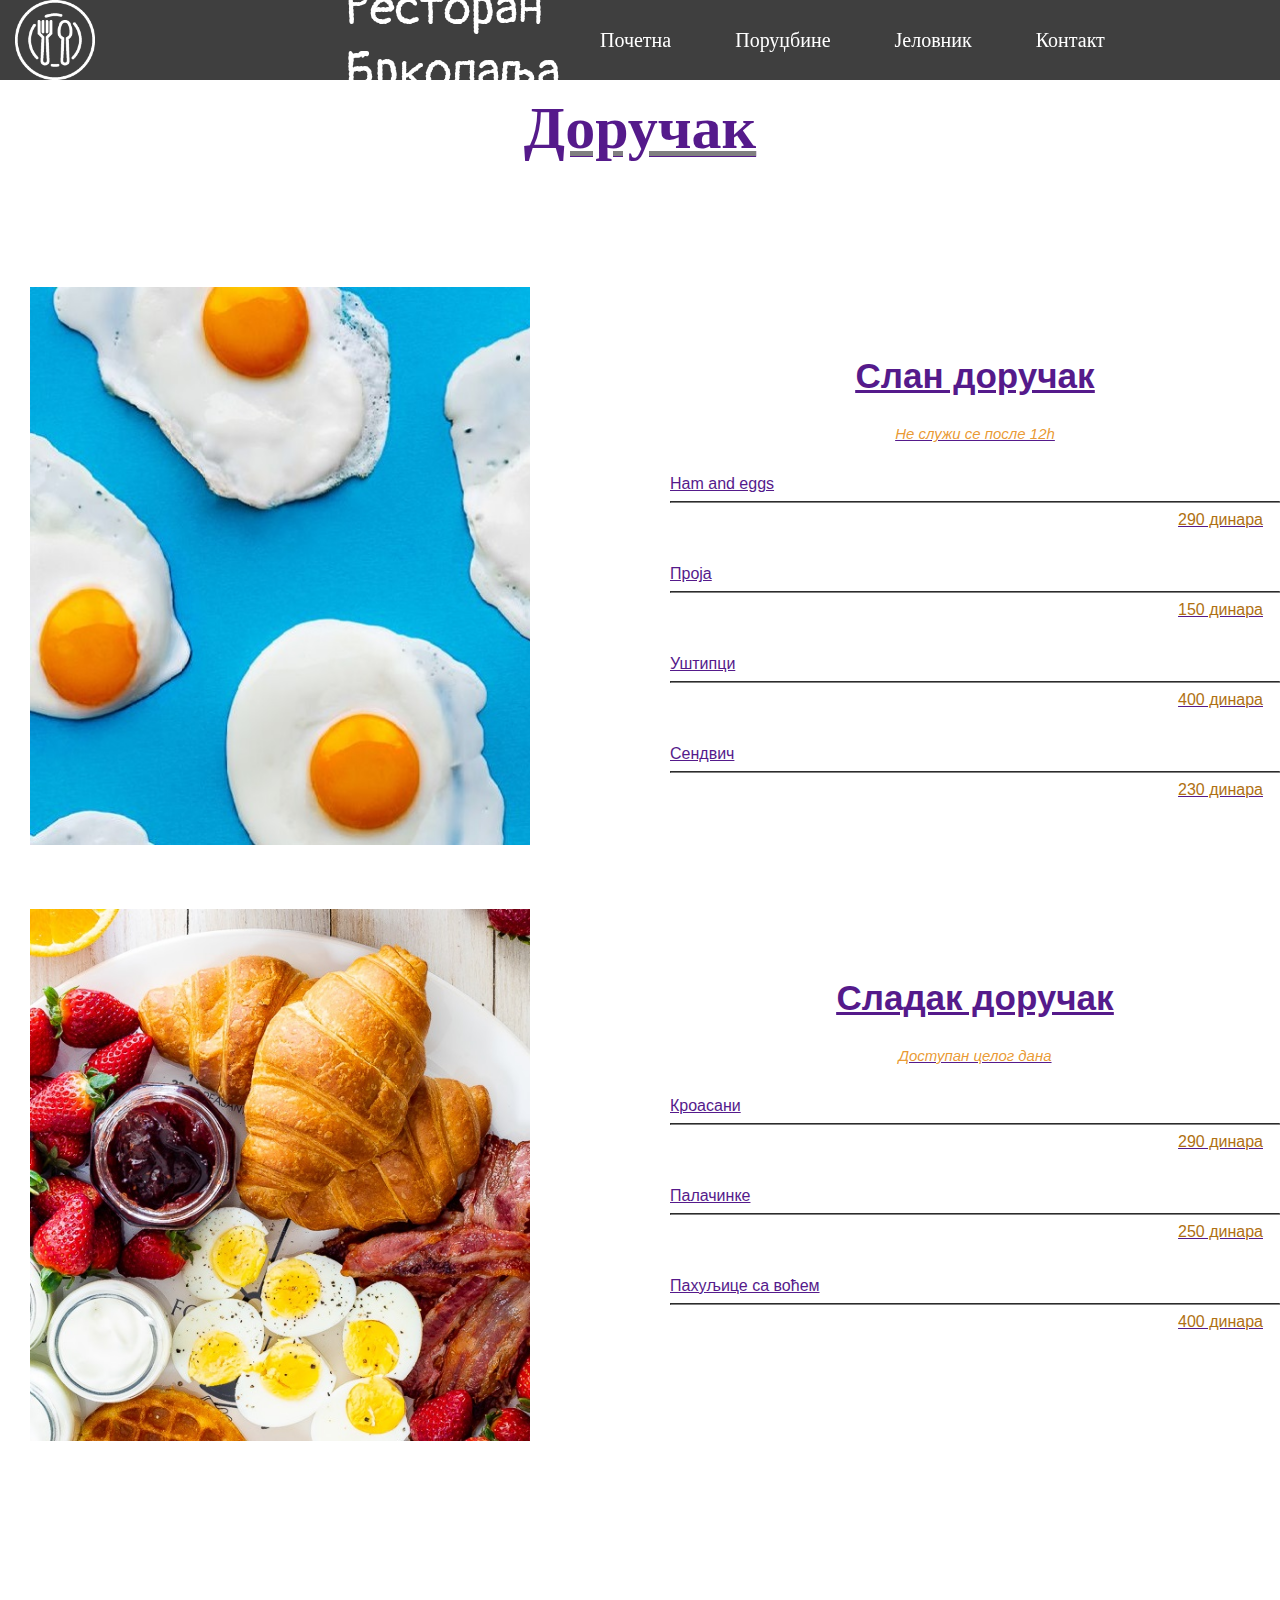
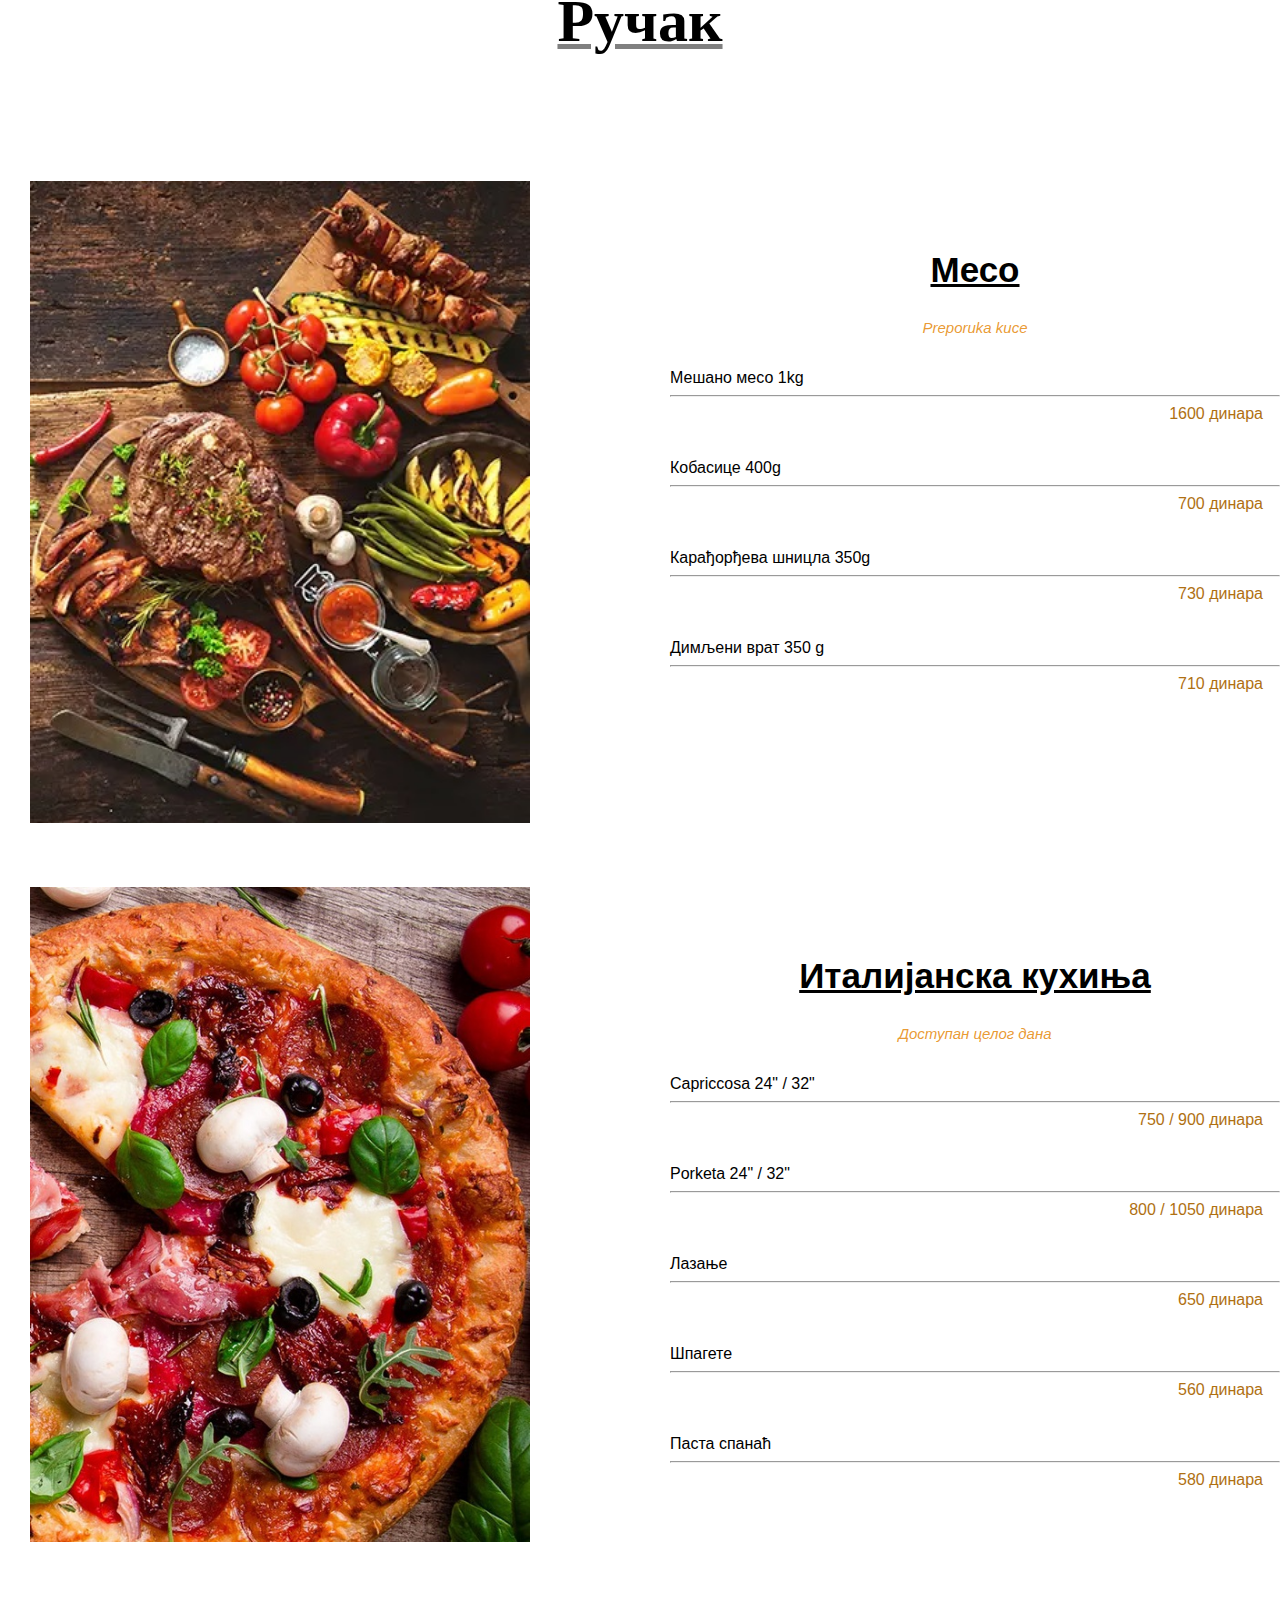
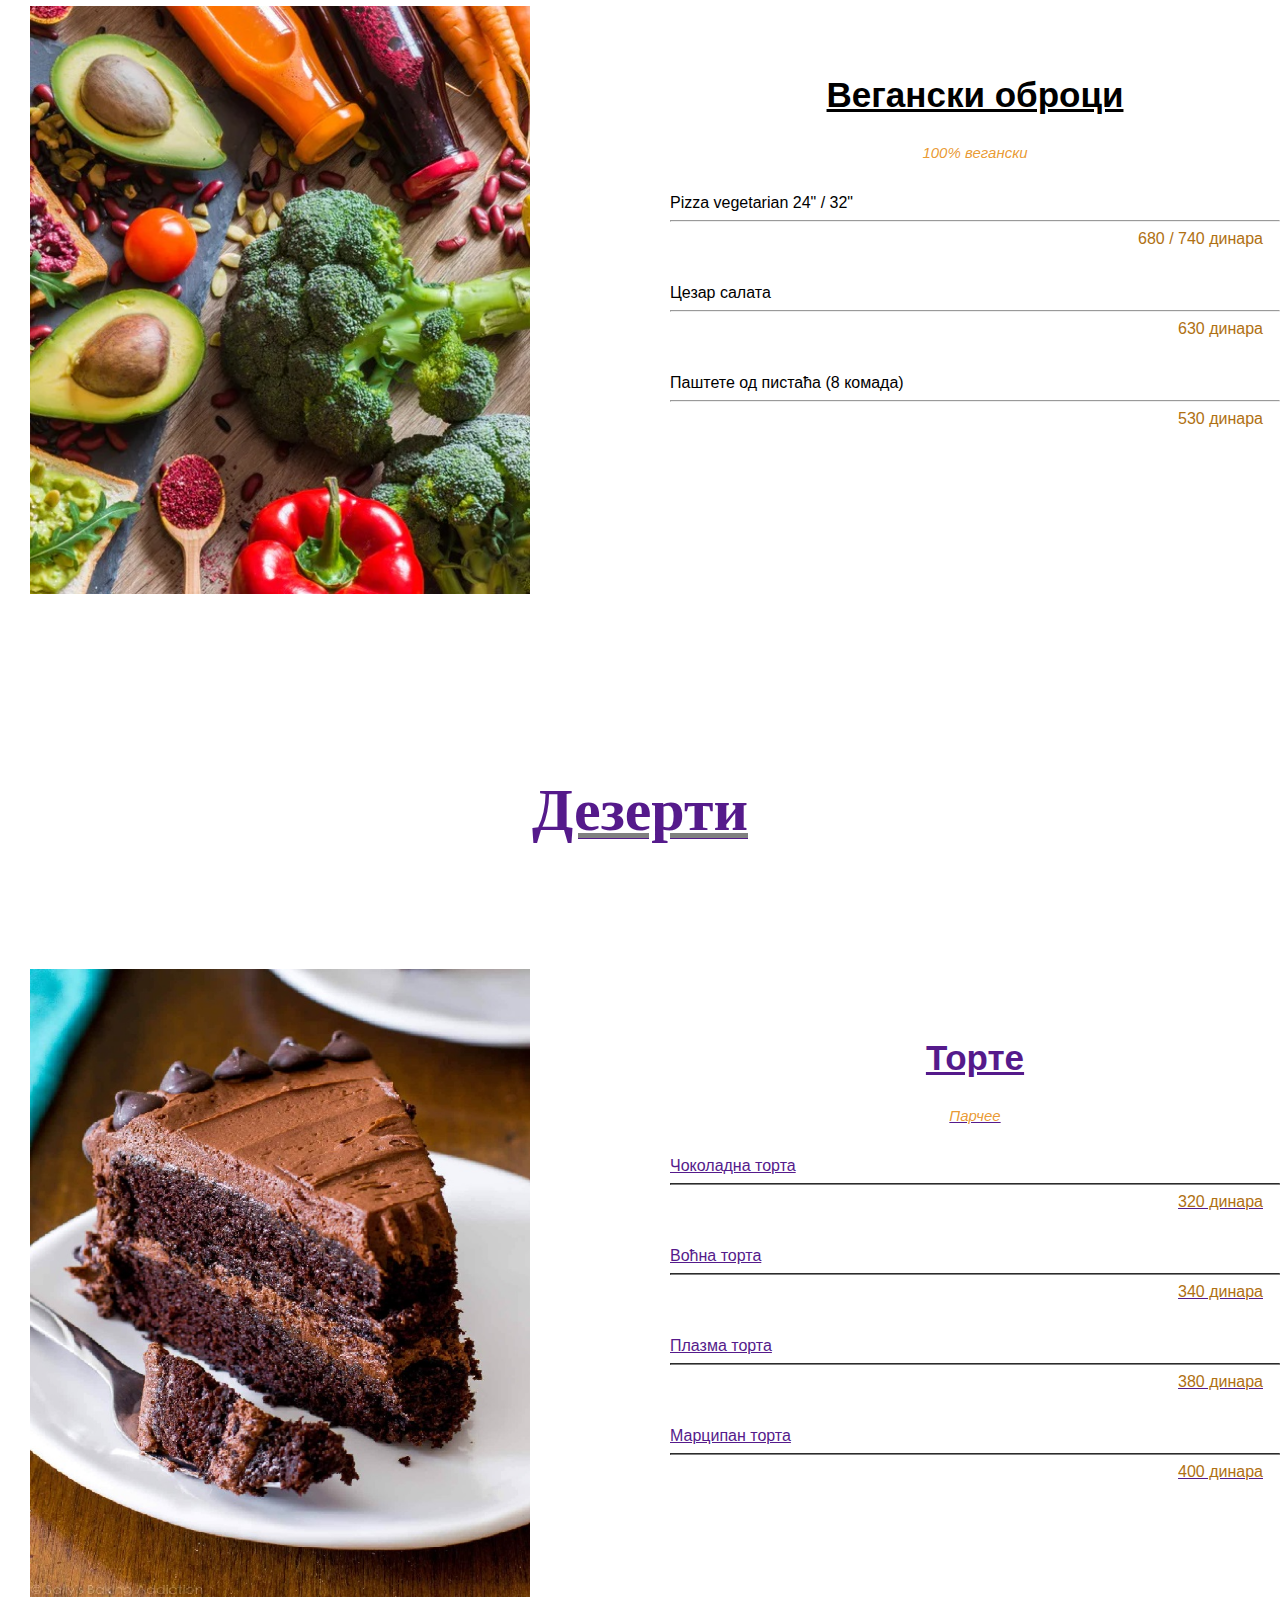
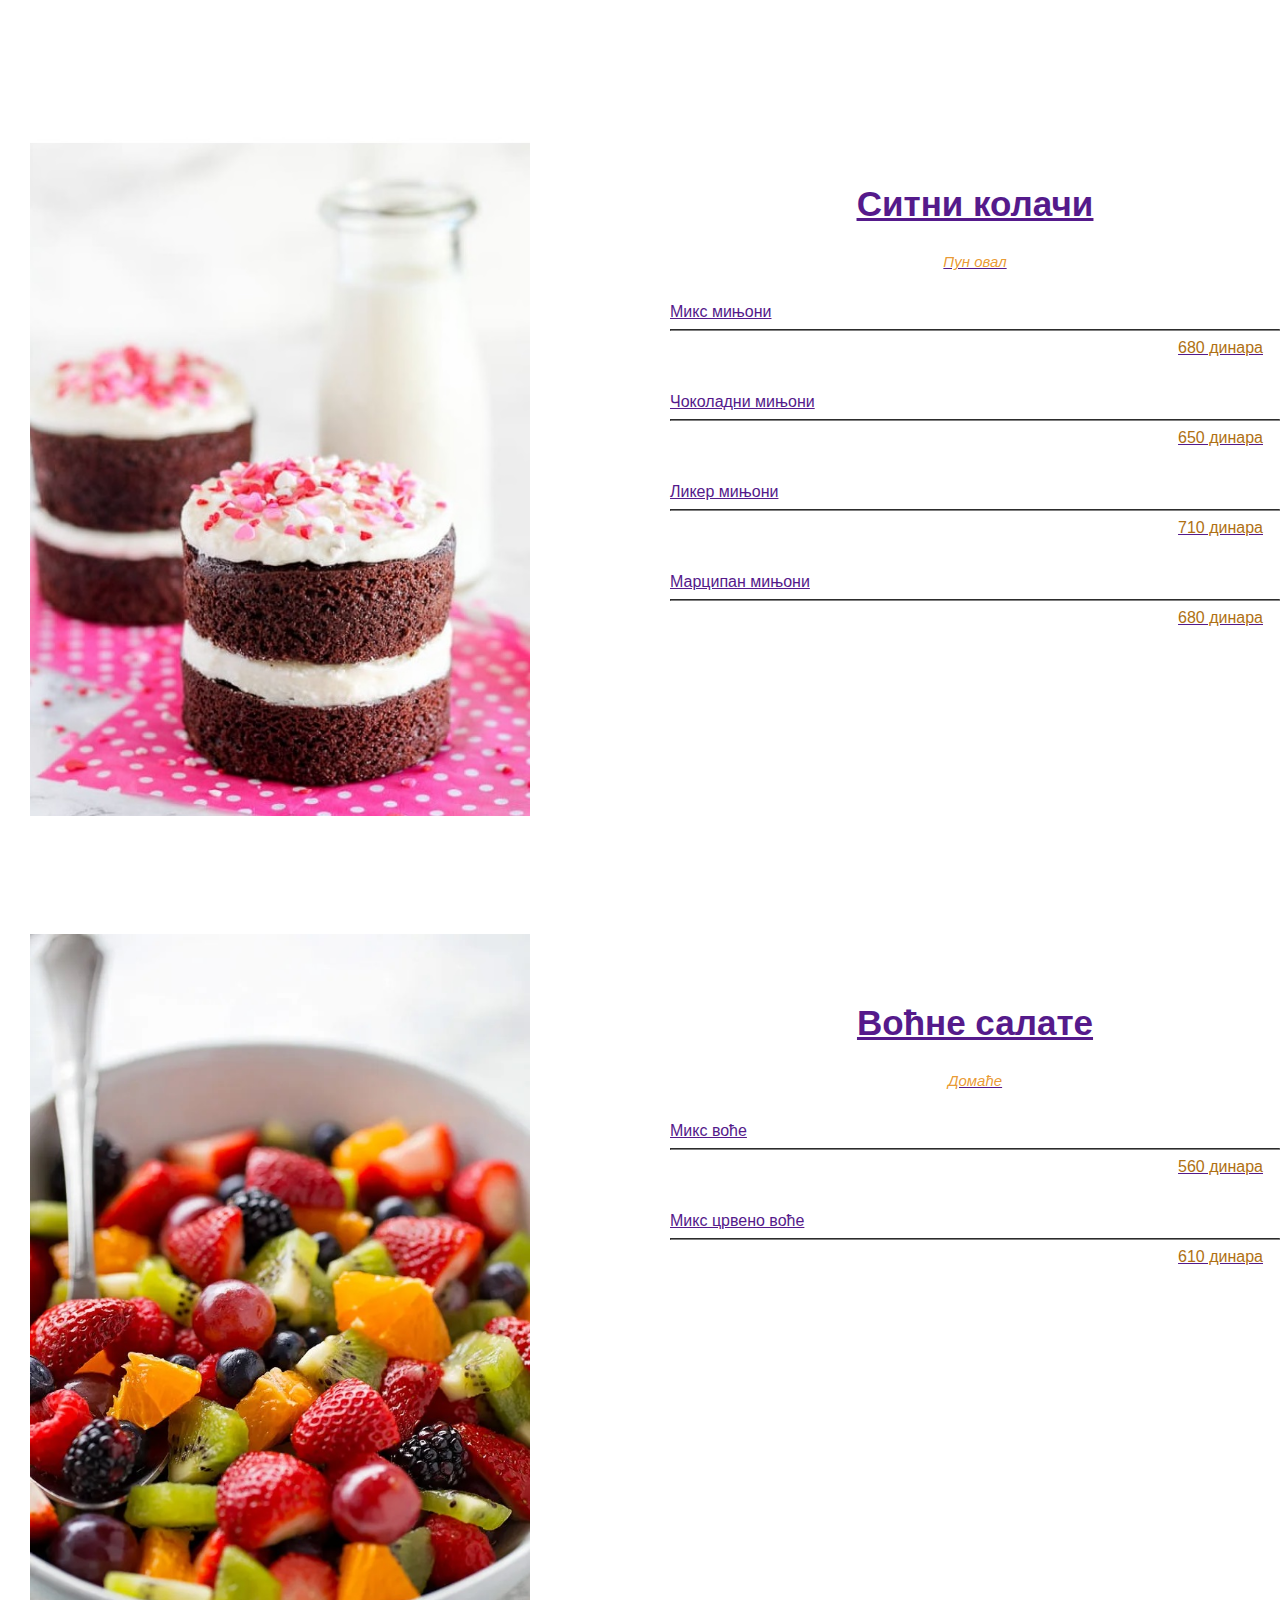
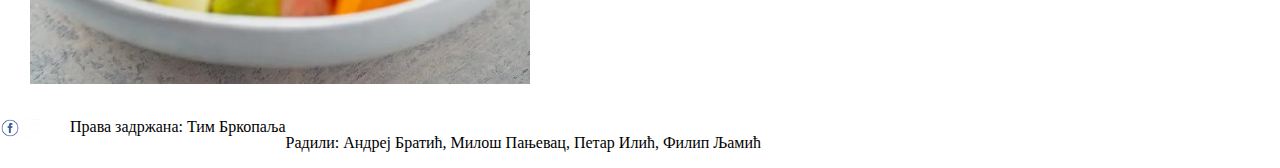
==== frontend/jelovnik.html @ 0f8849b6 "j" ====
<!DOCTYPE html>
<html lang="en">

<head>
    <meta charset="UTF-8">
    <meta name="description" content="Restoran ______ . Najbolja klopa u celom Beogradu.">
    <meta name="keywords" content="restoran, pecenje, hrana,">
    <meta name="viewport" content="width=device-width, initial-scale=1.0">


    <link rel="stylesheet" type="text/css" href="style/style_obroci.css">
    <title>Jelovnik</title>

    <link rel="icon" href="images\ikona.png">

</head>

<body>

    <header class="container flex" style = "position:fixed">

        <div class="logo flex">
            <img src="images/ikona2.png" >
            <p>Ресторан Бркопаља</p>
        </div>
        
        <nav class="navigacija">
            <ul class="meni flex">
                <li><a href="index.html" class="button">Почетна</a></li>
                <li><a href="porudzbine.html">Поруџбине</a></li>
                <li>
                    <a href = "" class="dropbtn" onmouseover="myFunction()">Јеловник</a>
                    <div class="dropdown-content" id = "Padajuci" onmouseleave="myFunction2()">
                        <a href="#Dorucak">Доручак</a>
                        <a href="#Rucak">Ручак</a>
                        <a href="#Dezert">Дезерт</a>
                    </div>
                </li>
                <li><a href="kontakt.html">Контакт</a></li>
            </ul>
        </nav>

    </header>

    <script>
        function myFunction() {

            if (document.getElementById("Padajuci").style.display === "none") {
                document.getElementById("Padajuci").style.display = "block";
            }
            else {
                document.getElementById("Padajuci").style.display = "none";
            }
        }
        function myFunction2() {
            document.getElementById("Padajuci").style.display = "none";
        }
    </script>
    <div class="page_content">
        
        <br><br><br>
        <a href = "" name="Dorucak">
        


        <section>
            <h1 class="obrok_naslov"> Доручак </h1>

            <br><br><br>
            <div class="container1">
                <div class="slika_dorucak">
                    <img src="images\dorucak2.jpg" style="width: 82%">
                </div>
                <div class="dorucak_obroci">
                    <h2 style="font-size: 35px; text-decoration:underline;">Слан доручак</h2>
                    <p class="posveta"><i> Не служи се после 12h </i></p>
                    <br>
                    <div style="text-align: left;"> Ham and eggs </div>
                    <hr>
                    <div class="cena"> 290 динара </div>

                    <br><br>

                    <div style="text-align: left;"> Проја </div>
                    <hr>
                    <div class="cena"> 150 динара </div>

                    <br><br>

                    <div style="text-align: left;"> Уштипци </div>
                    <hr>
                    <div class="cena"> 400 динара </div>
                    <br><br>

                    <div style="text-align: left;"> Сендвич </div>
                    <hr>
                    <div class="cena"> 230 динара </div>
                </div>
            </div>
            <div class="container1">
                <div class="slika_dorucak">
                    <img src="images\dorucak.jpg" style="width: 82%">
                </div>
                <div class="dorucak_obroci">
                    <h2 style="font-size: 35px; text-decoration:underline;">Сладак доручак</h2>
                    <p class="posveta"><i>Доступан целог дана</i></p>
                    <br>
                    <div style="text-align: left;"> Кроасани </div>
                    <hr>
                    <div class="cena"> 290 динара </div>

                    <br><br>

                    <div style="text-align: left;"> Палачинке </div>
                    <hr>
                    <div class="cena"> 250 динара </div>

                    <br><br>

                    <div style="text-align: left;"> Пахуљице са воћем </div>
                    <hr>
                    <div class="cena"> 400 динара </div>
                    <br><br>

                </div>
            </div>

        </section>

        <br><br>
        <a href = "" name = "Rucak"></a><br><br>
        <section name="Rucak">
            <h1 class="obrok_naslov"> Ручак </h1>

            <br><br><br>

            <div class="container1">
                <div class="slika_dorucak">
                    <img src="images\rucak_meso.jpg" style="width: 82%">
                </div>
                <div class="dorucak_obroci">
                    <h2 style="font-size: 35px; text-decoration:underline;">Месо</h2>
                    <p class="posveta"><i> Preporuka kuce </i></p>
                    <br>
                    <div style="text-align: left;"> Мешано месо 1kg </div>
                    <hr>
                    <div class="cena"> 1600 динара </div>

                    <br><br>

                    <div style="text-align: left;"> Кобасице 400g </div>
                    <hr>
                    <div class="cena"> 700 динара </div>

                    <br><br>

                    <div style="text-align: left;"> Карађорђева шницла 350g </div>
                    <hr>
                    <div class="cena"> 730 динара </div>
                    <br><br>

                    <div style="text-align: left;"> Димљени врат 350 g </div>
                    <hr>
                    <div class="cena"> 710 динара </div>
                </div>
            </div>
            <div class="container1">
                <div class="slika_dorucak">
                    <img src="images\rucak_italijani.jpg" style="width: 82%">
                </div>
                <div class="dorucak_obroci">
                    <h2 style="font-size: 35px; text-decoration:underline;">Италијанска кухиња</h2>
                    <p class="posveta"><i> Доступан целог дана </i></p>
                    <br>
                    <div style="text-align: left;"> Capriccosa 24" / 32" </div>
                    <hr>
                    <div class="cena"> 750 / 900 динара </div>

                    <br><br>

                    <div style="text-align: left;"> Porketa 24" / 32" </div>
                    <hr>
                    <div class="cena"> 800 / 1050 динара </div>

                    <br><br>

                    <div style="text-align: left;"> Лазање </div>
                    <hr>
                    <div class="cena"> 650 динара </div>
                    <br><br>

                    <div style="text-align: left;"> Шпагете </div>
                    <hr>
                    <div class="cena"> 560 динара </div>
                    <br><br>

                    <div style="text-align: left;"> Паста спанаћ </div>
                    <hr>
                    <div class="cena"> 580 динара </div>


                </div>
            </div>
            <div class="container1">
                <div class="slika_dorucak">
                    <img src="images\rucak_vegani.jpg" style="width: 82%">
                </div>
                <div class="dorucak_obroci">
                    <h2 style="font-size: 35px; text-decoration:underline;">Вегански оброци</h2>
                    <p class="posveta"><i> 100% вегански </i></p>
                    <br>
                    <div style="text-align: left;"> Pizza vegetarian 24" / 32" </div>
                    <hr>
                    <div class="cena"> 680 / 740 динара </div>

                    <br><br>

                    <div style="text-align: left;"> Цезар салата </div>
                    <hr>
                    <div class="cena"> 630 динара </div>

                    <br><br>

                    <div style="text-align: left;"> Паштете од пистаћа (8 комада) </div>
                    <hr>
                    <div class="cena"> 530 динара </div>
                    <br><br>

                </div>
            </div>

        </section>

        <br><br>
        <a href = "" name="Dezert"><br><br>
        
        <section name="Dezert" name="Dezert">

            <br><br>
            <h1 class="obrok_naslov"> Дезерти </h1>

            <br><br><br>

            <div class="container1">
                <div class="slika_dorucak">
                    <img src="images\dezert_torta.jpg" style="width: 82%">
                </div>
                <div class="dorucak_obroci">
                    <h2 style="font-size: 35px; text-decoration:underline;">Торте</h2>
                    <p class="posveta"><i> Парчеe </i></p>
                    <br>
                    <div style="text-align: left;"> Чоколадна торта </div>
                    <hr>
                    <div class="cena"> 320 динара </div>

                    <br><br>

                    <div style="text-align: left;"> Воћна торта </div>
                    <hr>
                    <div class="cena"> 340 динара </div>

                    <br><br>

                    <div style="text-align: left;"> Плазма торта </div>
                    <hr>
                    <div class="cena"> 380 динара </div>
                    <br><br>

                    <div style="text-align: left;"> Марципан торта </div>
                    <hr>
                    <div class="cena"> 400 динара </div>
                </div>
            </div>

            <br><br><br>

            <div class="container1">
                <div class="slika_dorucak">
                    <img src="images\dezert_sitni.jpg" style="width: 82%">
                </div>
                <div class="dorucak_obroci">
                    <h2 style="font-size: 35px; text-decoration:underline;">Ситни колачи</h2>
                    <p class="posveta"><i> Пун овал </i></p>
                    <br>
                    <div style="text-align: left;"> Микс мињони </div>
                    <hr>
                    <div class="cena"> 680 динара </div>

                    <br><br>

                    <div style="text-align: left;"> Чоколадни мињони </div>
                    <hr>
                    <div class="cena"> 650 динара </div>

                    <br><br>

                    <div style="text-align: left;"> Ликер мињони </div>
                    <hr>
                    <div class="cena"> 710 динара </div>
                    <br><br>

                    <div style="text-align: left;"> Марципан мињони </div>
                    <hr>
                    <div class="cena"> 680 динара </div>
                </div>
            </div>

            <br><br><br>

            <div class="container1">
                <div class="slika_dorucak">
                    <img src="images\dezert_vocna.jpg" style="width: 82%">
                </div>
                <div class="dorucak_obroci">
                    <h2 style="font-size: 35px; text-decoration:underline;">Воћне салате</h2>
                    <p class="posveta"><i> Домаће </i></p>
                    <br>
                    <div style="text-align: left;"> Микс воће </div>
                    <hr>
                    <div class="cena"> 560 динара </div>

                    <br><br>

                    <div style="text-align: left;"> Микс црвено воће </div>
                    <hr>
                    <div class="cena"> 610 динара </div>

                </div>
            </div>

        </section>
    </div>
    <footer>
        <div class="container_fut flex">
        <div class="container_f flex">
            
            <div class="pronadjite flex">

                
                
                <div class="info2">
                    <a href="https://www.instagram.com/"><img src="images/fb1.png" width="20px" height="20px"></a>
                </div>
                <div class="info3">
                    <a href="https://sr-rs.facebook.com/"><img src="images/ig.png" width="30px" height="20px"></a>
                </div>
                <div class="info4">
                    <a href="https://www.tiktok.com/"><img src="images/tt1.png" width="20px" height="20px"></a>
                </div>

                
            </div>

            <div class="copyright"">
                Права задржана: Тим Бркопаља
            </div>

            

        </div>
        <div class="autori">

            <p style="text-align:center;">Радили: Андреј Братић, Милош Пањевац, Петар Илић, Филип Љамић</p>
        </div>
 
    </div>

        

    </footer>





</body>

</html>
---- frontend/style/style_obroci.css ----
@import url('https://fonts.googleapis.com/css2?family=Pangolin&display=swap');

body{
    margin: 0px;
}

header{

    position: relative;
    width:100%;
    height:80px;
    background-color:rgb(63, 63, 63);
    justify-content: space-between;
    

}
.logo{

    display:flex;
    align-items: center;
    color:white;
    gap:250px;
    margin-left:15px;
}
.flex{

    display:flex;
}

.logo img{

    
    height:80px;
}
.logo p{

    
    font-size:50px;
    font-family: 'Pangolin', cursive
    
}
.meni{
    gap:4em;
    list-style: none;

    
    
}
.meni a{
    text-decoration:none;
    color:white;
    font-size:20px;
    display: inline-block;
    position: relative;
    z-index: 1;
    padding: 1.2em;
    margin: -1.2em; 
    

}
.meni a:hover{


    color:white;
    transition-duration: 150ms;
    background-color:rgb(73, 73, 73);
    
    
}
.container{
    align-items:center;
}
.navigacija{

    margin-right:300px;
}


.dropbtn {
    background-color: rgb(63, 63, 63);
    color: white;
    padding: 0em;
    position:static;
    font-size: 18px;
    border: none;
    cursor: pointer;
    
}
  
.dropdown-content {
    display: none;
    position: absolute;
    background-color: rgb(63, 63, 63);
    min-width: 120px;
    z-index: 99999;
    padding: 20px;
    margin-top: 5px;
    padding-top: 45px;
}

.dropbtn:hover{
    color:white;
    transition-duration: 150ms;
    background-color:rgb(73, 73, 73);
}

  
.dropdown-content a {
    color: rgb(255, 255, 255);
    padding-top: 30px;
    text-decoration: none;
    display: block;
}
  
.dropdown-content a:hover {
    background-color: rgb(175, 166, 166);
    color: rgb(15, 9, 9);
}
  
.dropdown:hover .dropdown-content {
    padding-top: 30px;
    padding-left: 12px;
    padding-bottom: 15px;
    display: block;
}
  
.dropdown:hover .dropbtn {
    background-color: rgb(212, 175, 175);
}



.obrok_naslov{
    text-align: center;
    font-size: 60px;
    font-family: 'Times New Roman', Times, serif;
    text-decoration: underline gray 5px;
}

.container1{
    display:flex;
    align-items: top;
    justify-content: space-between;
    width:100%;
}

.slika_dorucak{

    padding: 30px;
    width: 50%;
}

.dorucak_obroci{
    padding-top: 70px;
    text-align: center;
    font-family: Verdana, Geneva, Tahoma, sans-serif;
    width: 50%;
}

.posveta{
    font-size: 15px;
    font-family:'Trebuchet MS', 'Lucida Sans Unicode', Arial, sans-serif;
    color: rgba(233, 152, 47, 0.993);
}

.cena{
    color: rgb(175, 112, 18);
    text-align: right;
    padding-right: 17px;
}
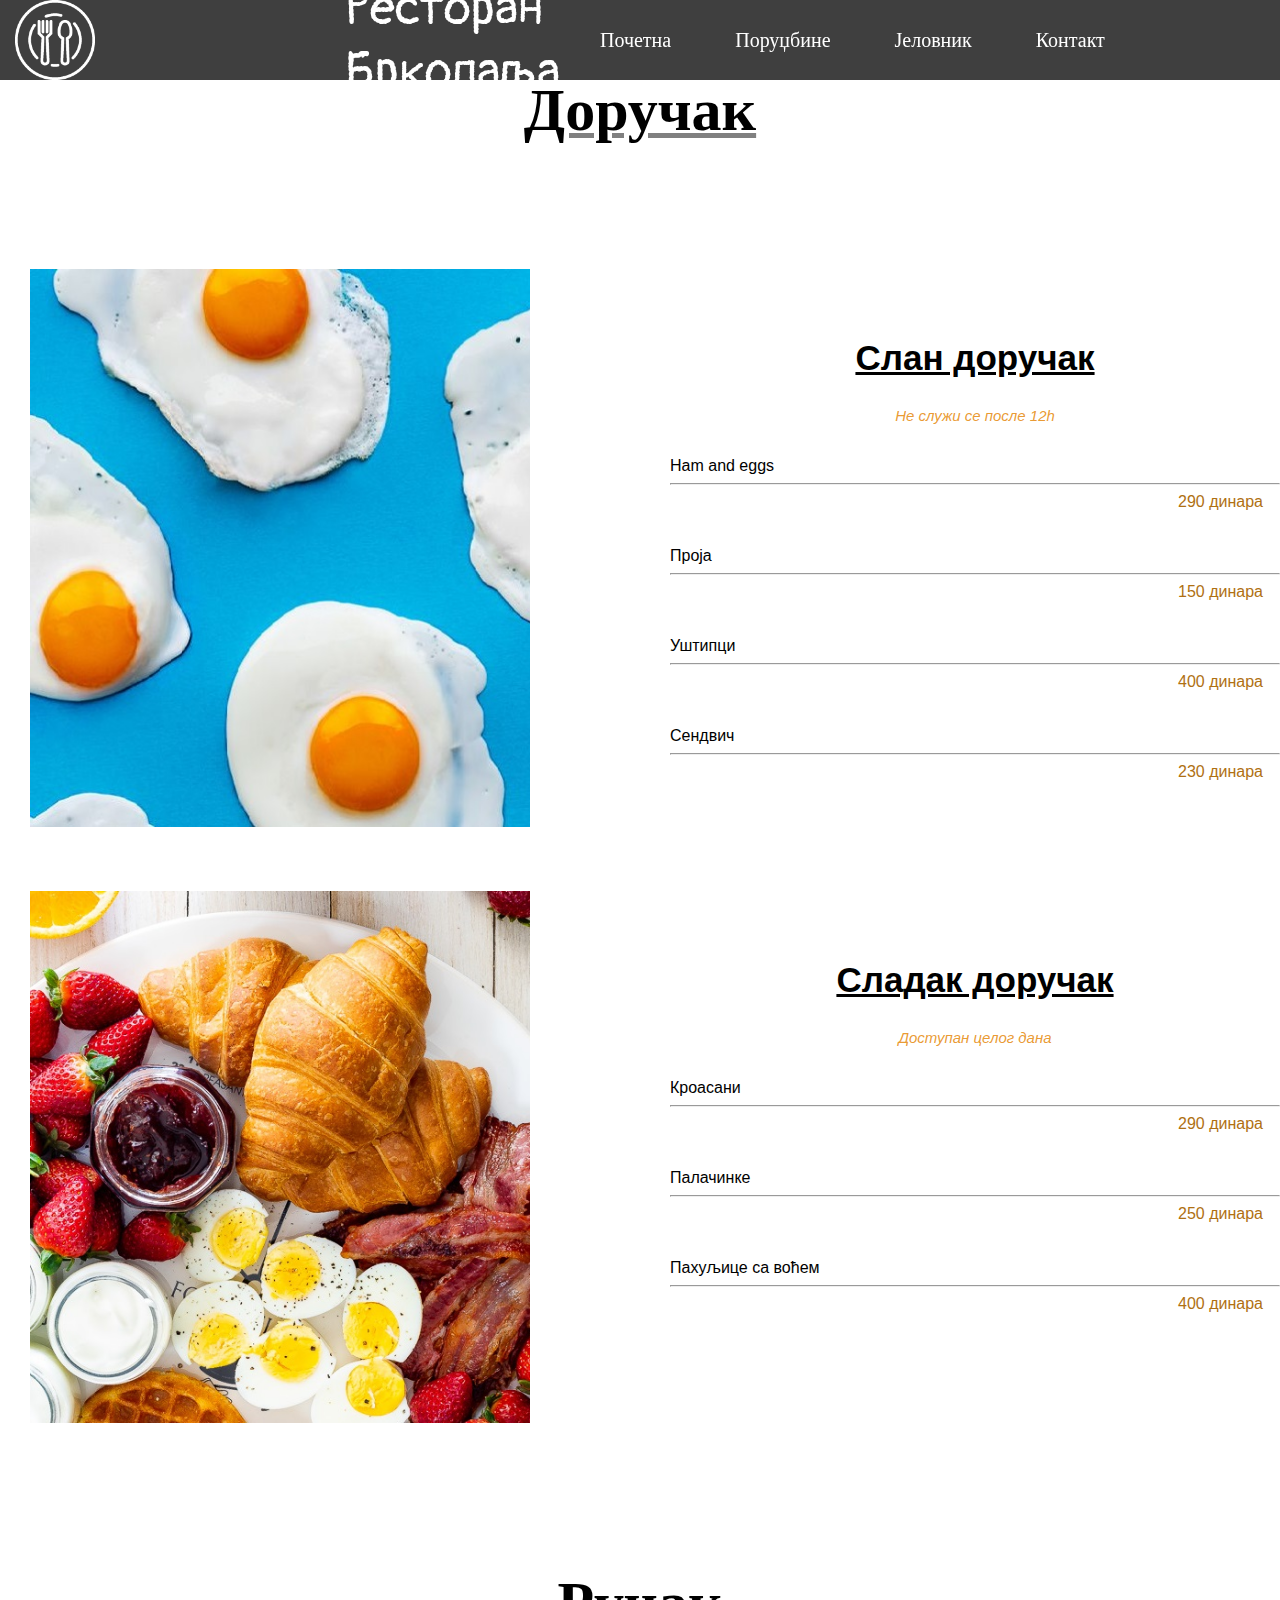
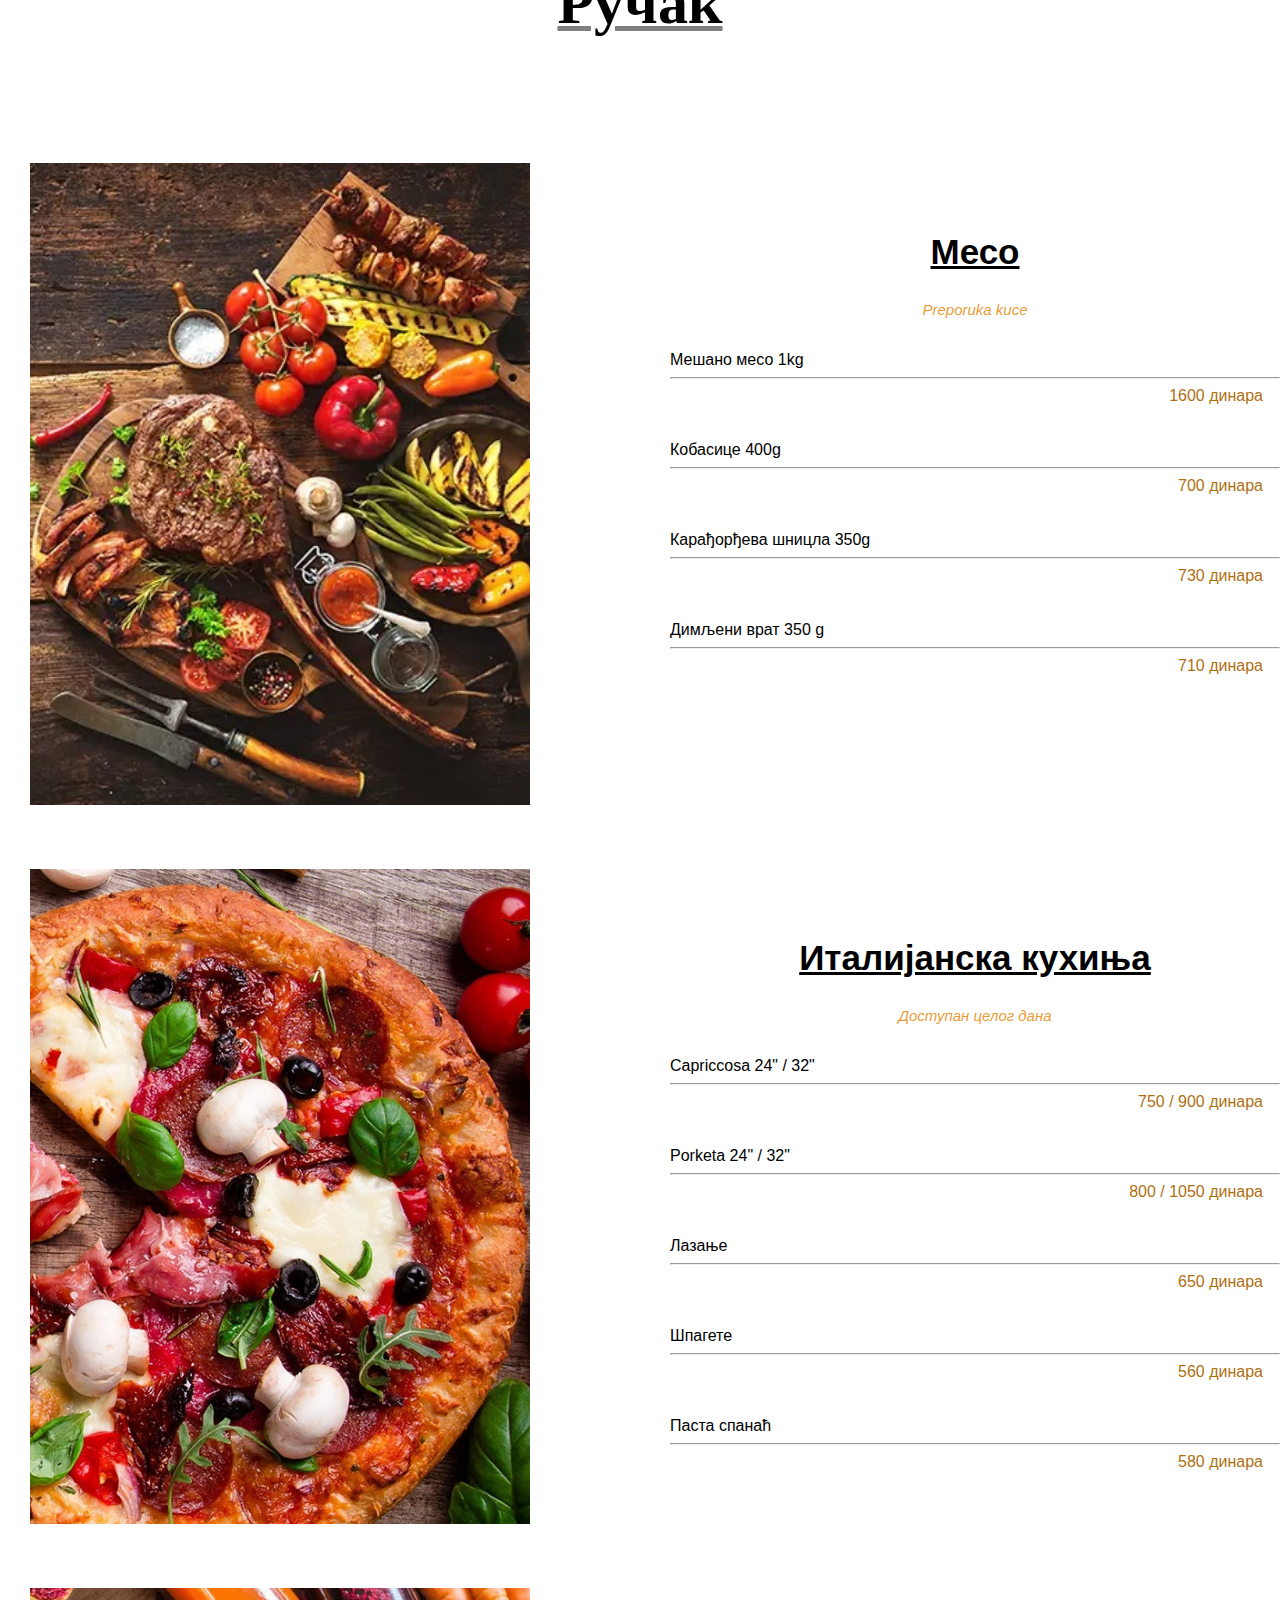
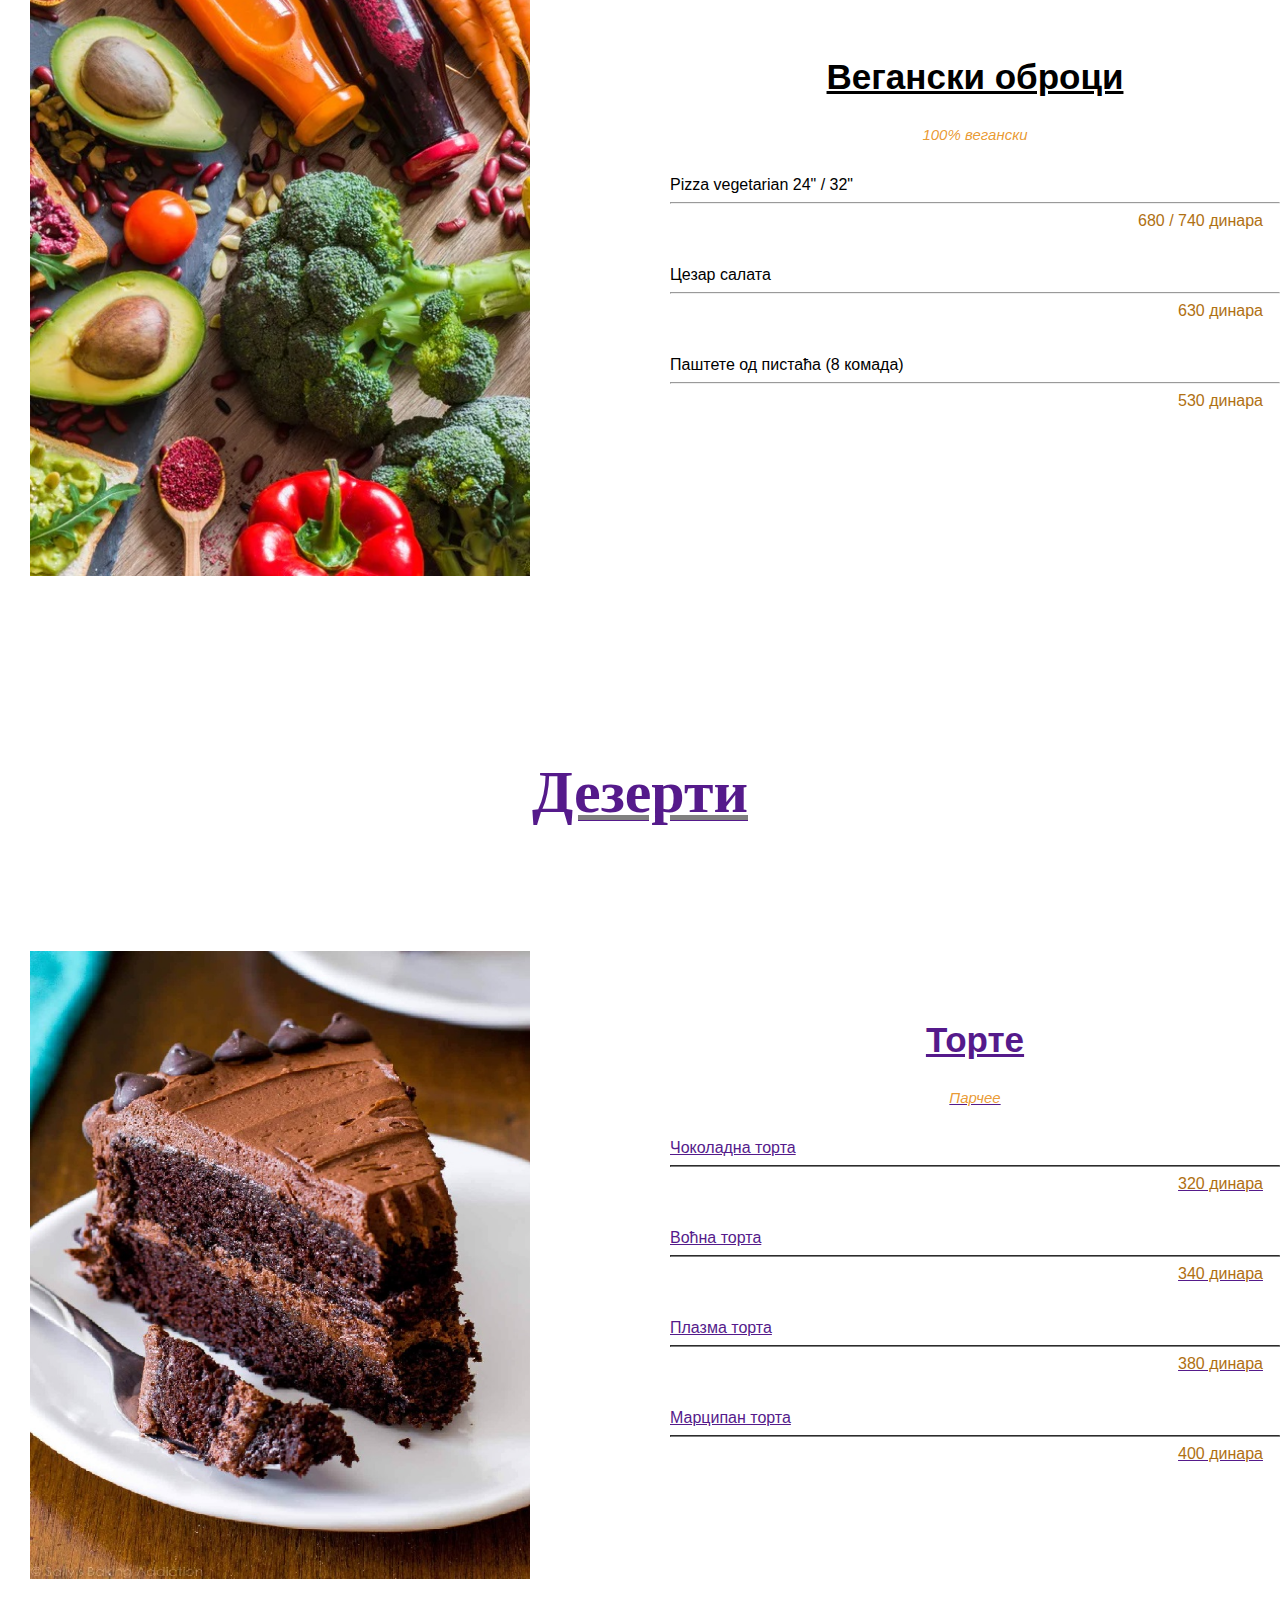
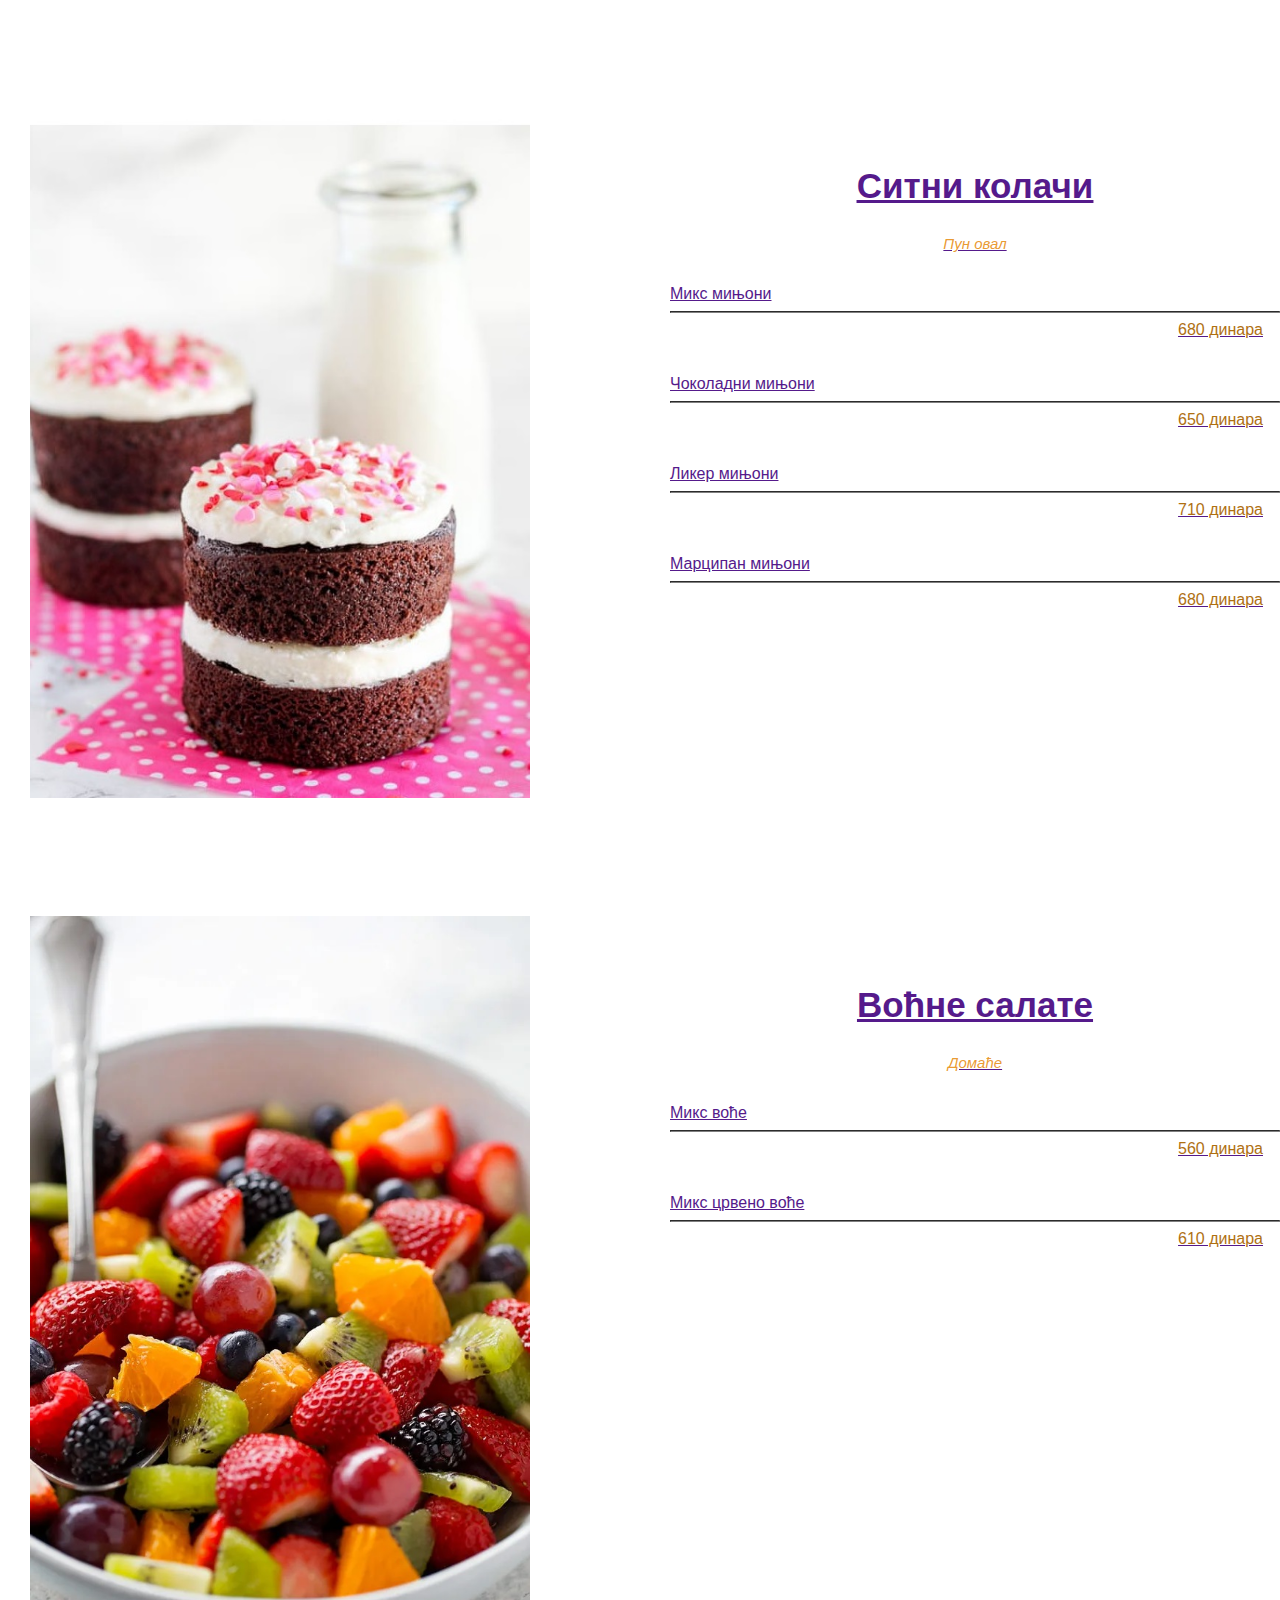
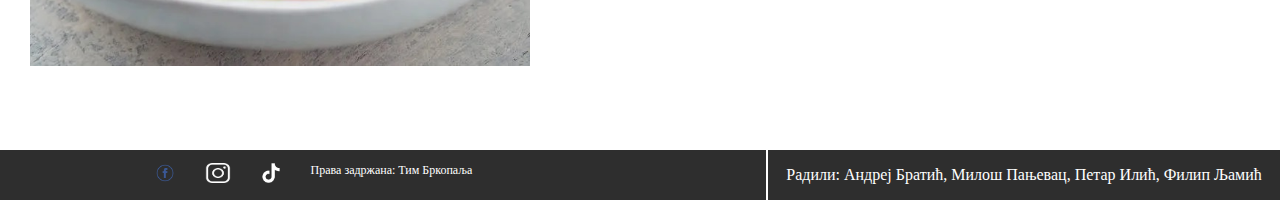
==== commit ba7edcd4: "f" ====
--- a/frontend/jelovnik.html
+++ b/frontend/jelovnik.html
@@ -56,10 +56,11 @@
             document.getElementById("Padajuci").style.display = "none";
         }
     </script>
+    <br><br>
     <div class="page_content">
         
-        <br><br><br>
-        <a href = "" name="Dorucak">
+        
+        <a href = "" name="Dorucak"></a>
         
 
 
@@ -330,7 +331,7 @@
 
         </section>
     </div>
-    <footer>
+    <footer style = "position: static;">
         <div class="container_fut flex">
         <div class="container_f flex">
             
--- a/frontend/style/style_obroci.css
+++ b/frontend/style/style_obroci.css
@@ -167,4 +167,54 @@
     color: rgb(175, 112, 18);
     text-align: right;
     padding-right: 17px;
+}
+
+
+footer{
+    z-index: 1000000;
+    position:absolute;
+    bottom:0px;
+    height:50px;
+    background-color:rgb(46, 46, 46);
+
+    width:100%;
+}
+
+.container_f{
+    position:relative;
+    width:40%;
+    color:white;
+}
+.pronadjite p{
+    color:white;
+    position:relative;
+    left:4%;
+}
+.pronadjite{
+    width:30%;
+    justify-content: space-between;
+}
+
+.pronadjite h1{
+    text-align:center;
+    color:white;
+    margin-top:-2px;
+}
+.page_content{
+    padding-bottom:50px;
+}
+.autori{
+    width:40%;
+    border-left:2px solid white;
+    color:white;
+}
+.container_fut{
+    justify-content: space-between;
+    align-items:center;
+}
+.copyright{
+    margin-left:30px;
+    
+    font-size:12px;
+    bottom:0;
 }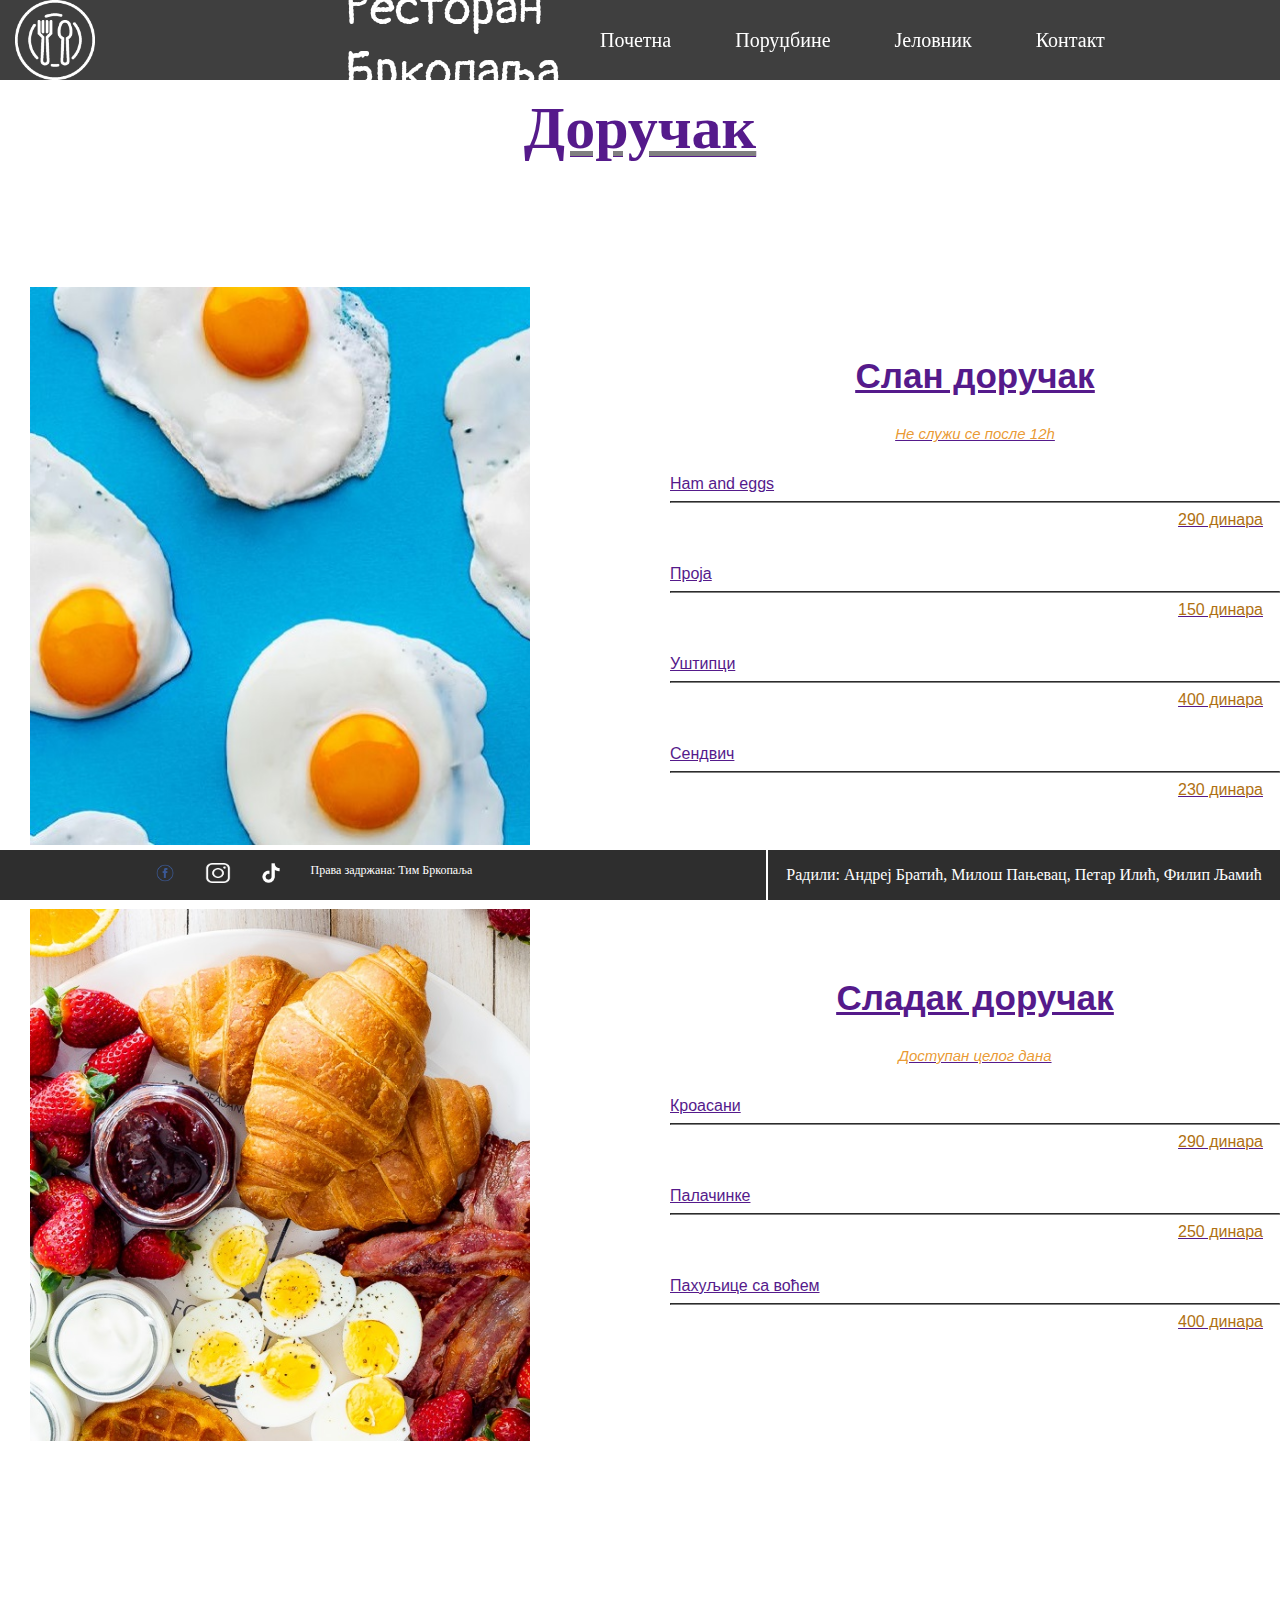
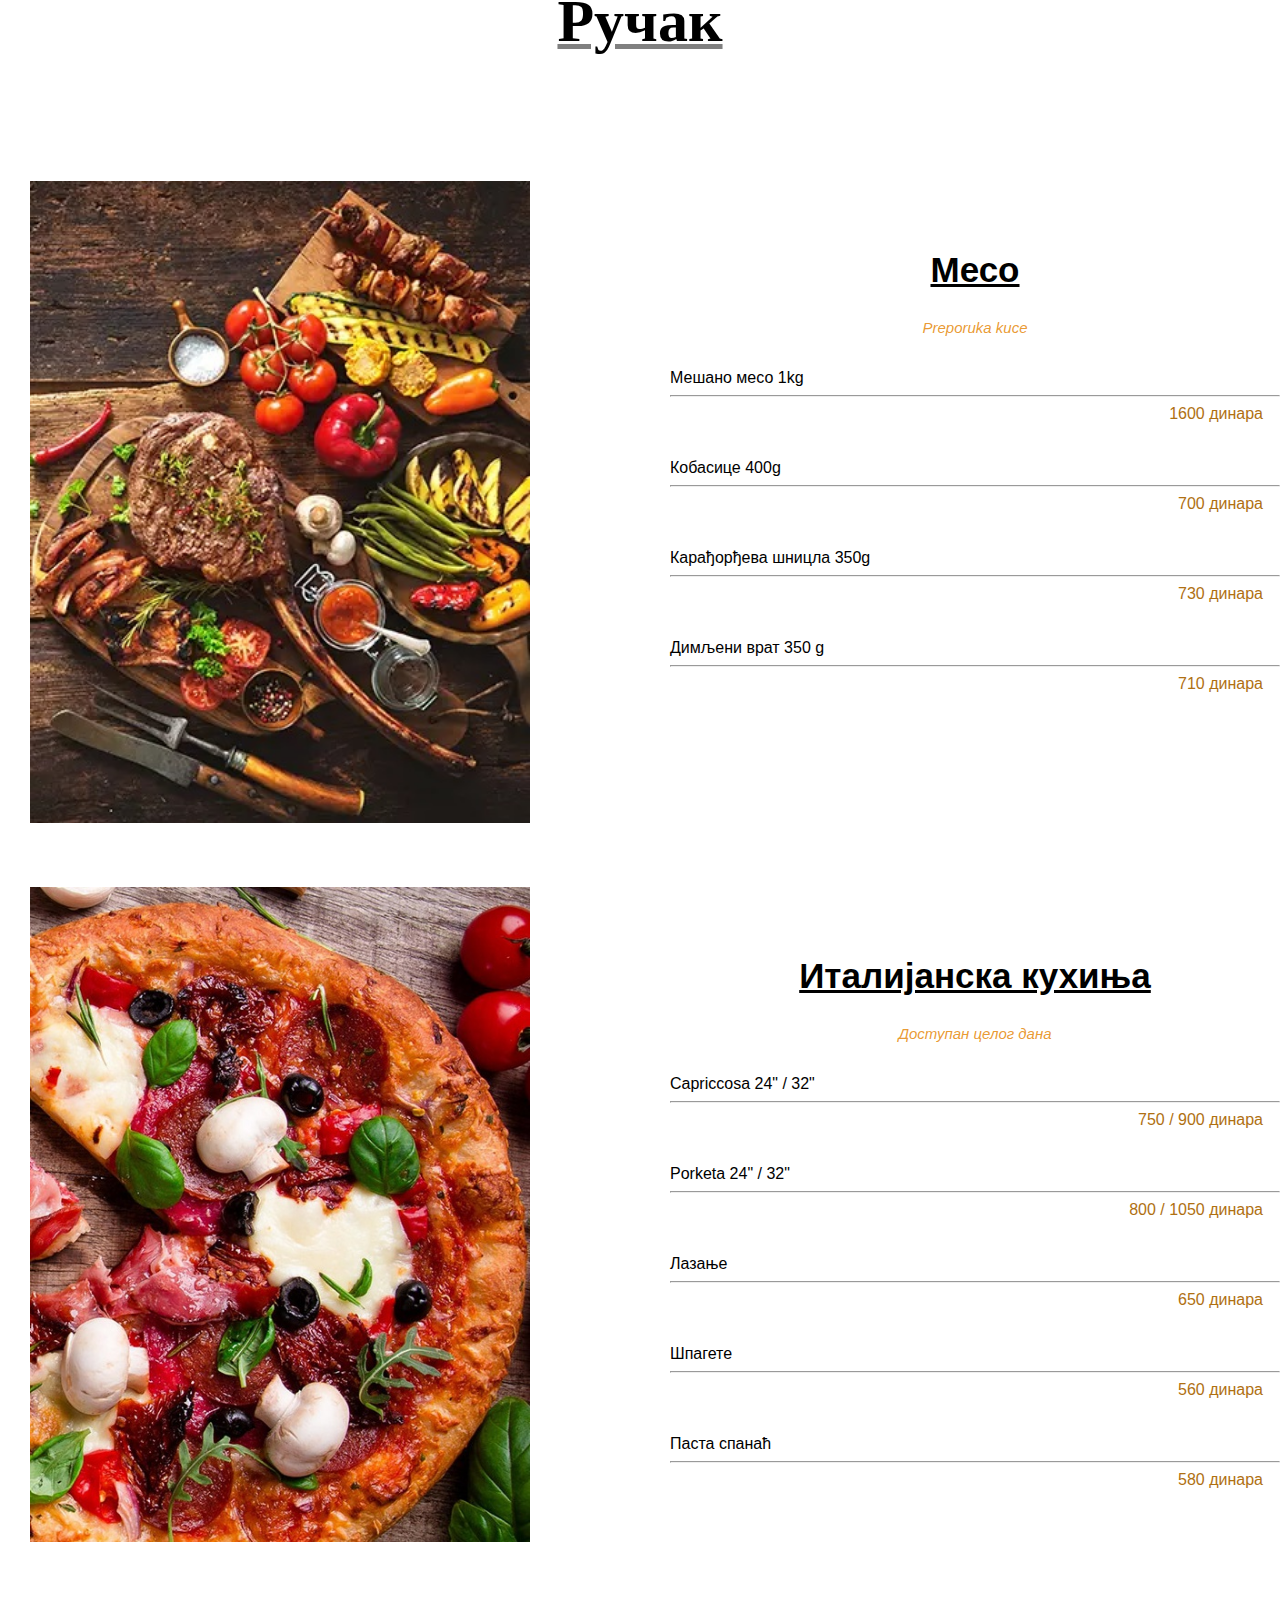
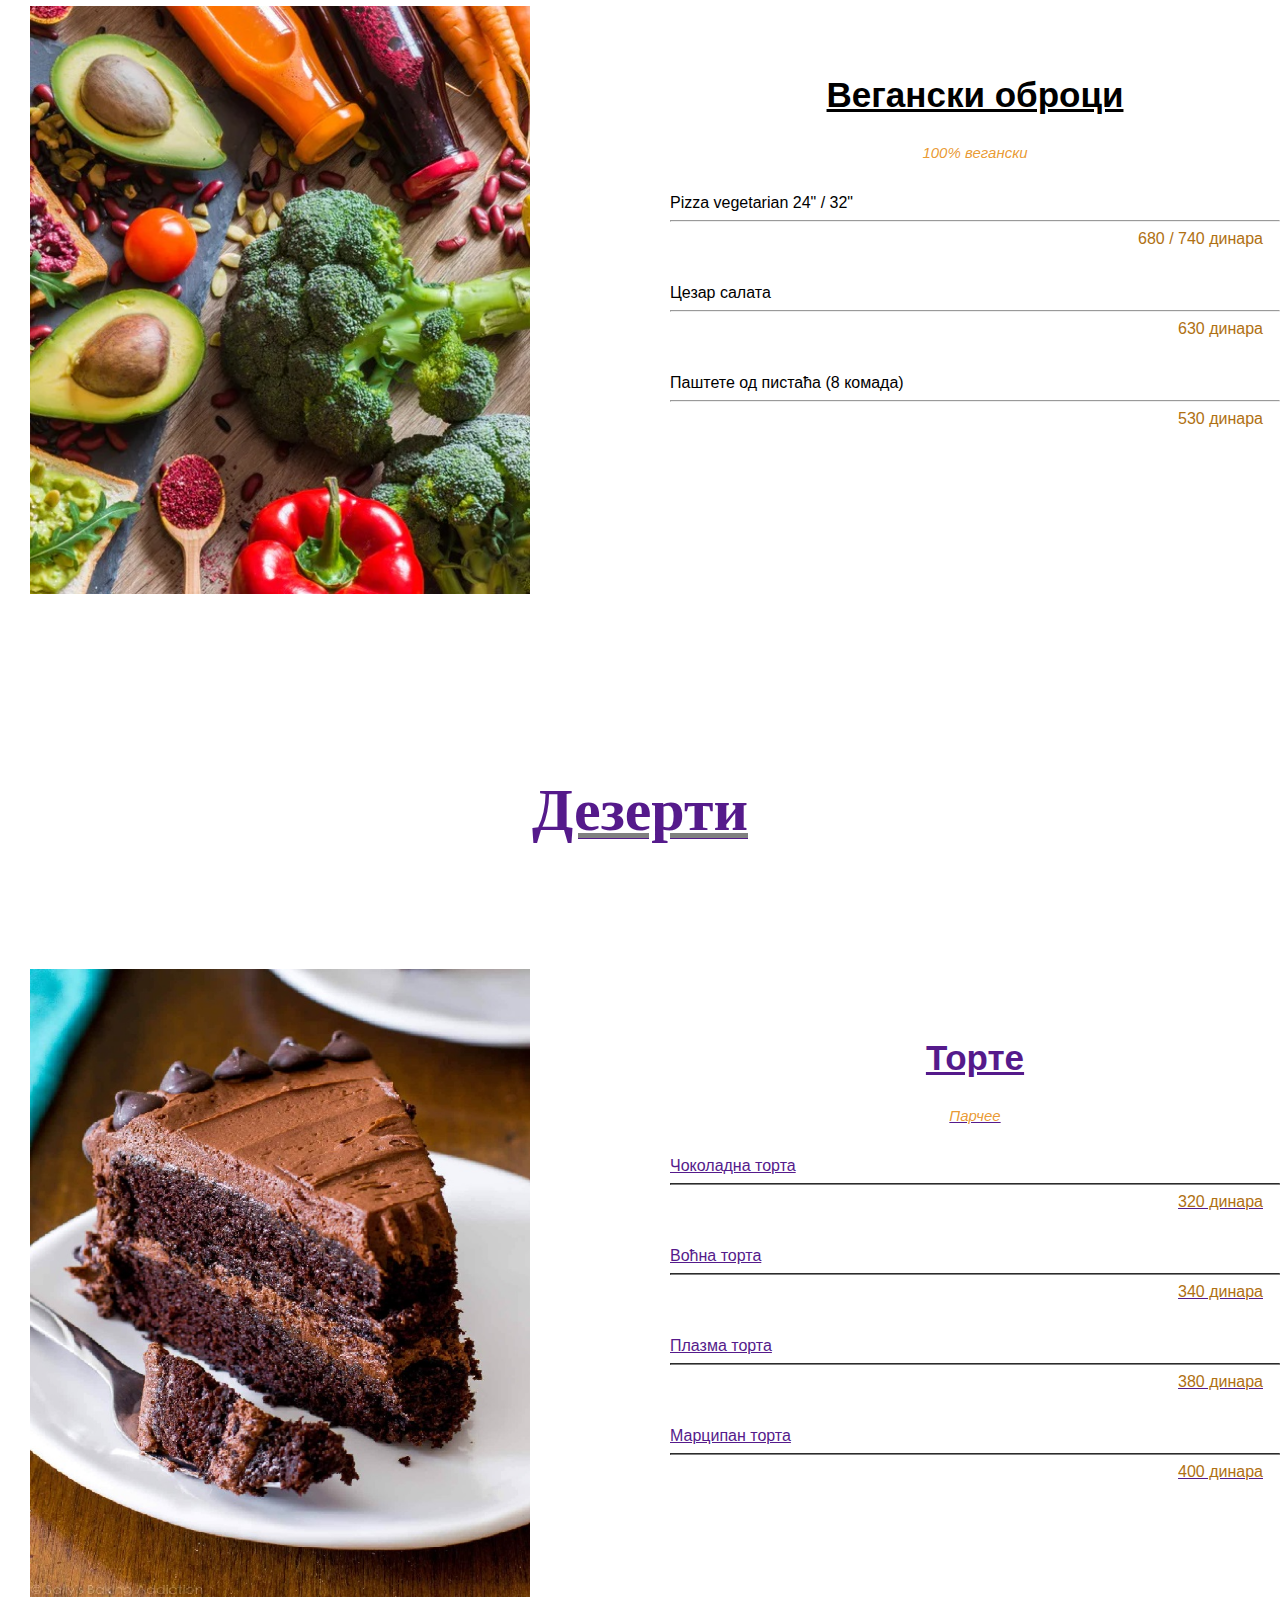
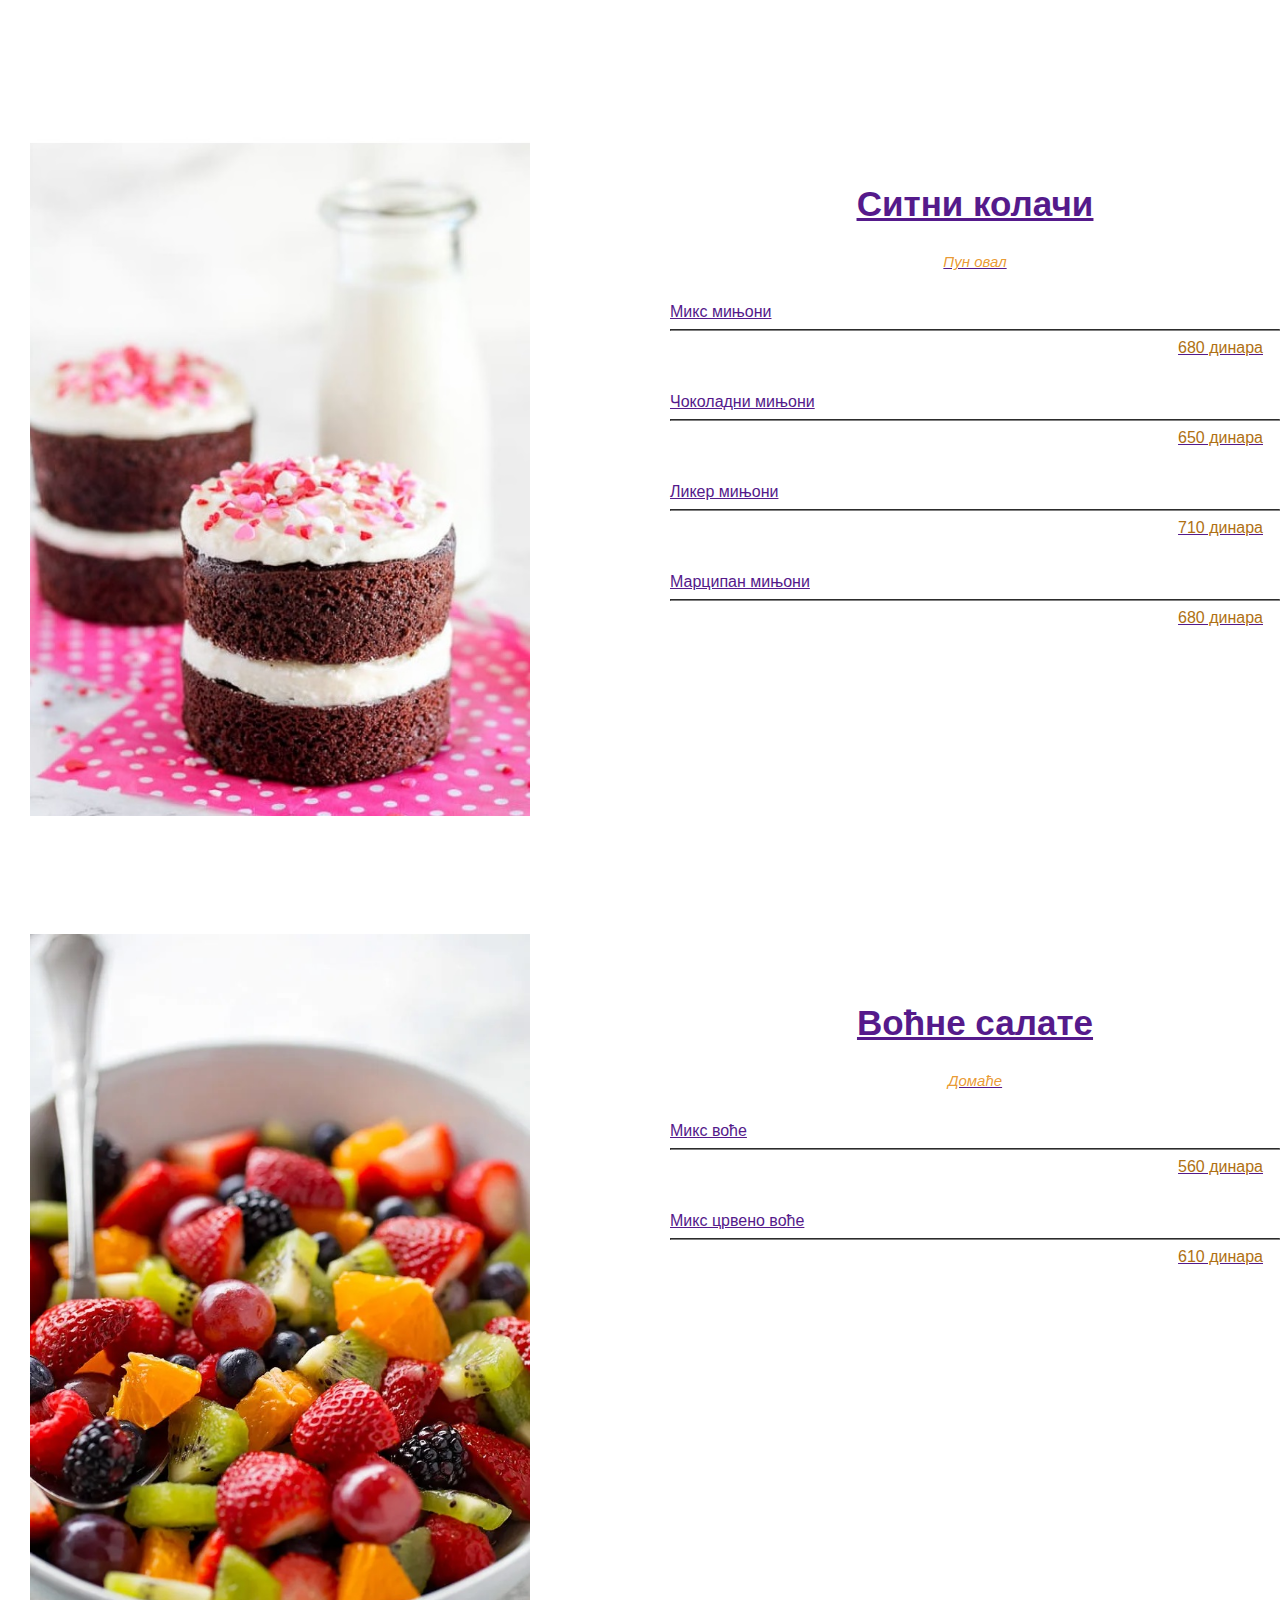
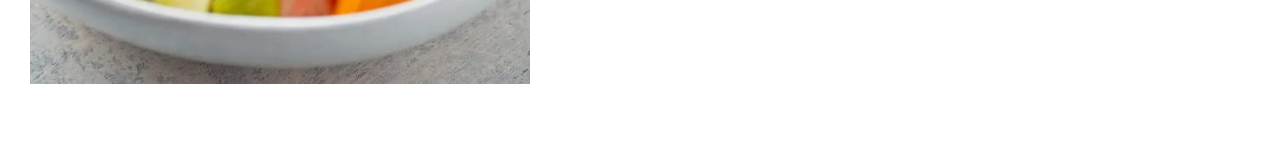
==== commit 7162ba6d: "Merge branch 'master' of https://github.com/FilipLjamic/HZS2021" ====
--- a/frontend/jelovnik.html
+++ b/frontend/jelovnik.html
@@ -56,11 +56,10 @@
             document.getElementById("Padajuci").style.display = "none";
         }
     </script>
-    <br><br>
     <div class="page_content">
         
-        
-        <a href = "" name="Dorucak"></a>
+        <br><br><br>
+        <a href = "" name="Dorucak">
         
 
 
@@ -331,7 +330,7 @@
 
         </section>
     </div>
-    <footer style = "position: static;">
+    <footer>
         <div class="container_fut flex">
         <div class="container_f flex">
             
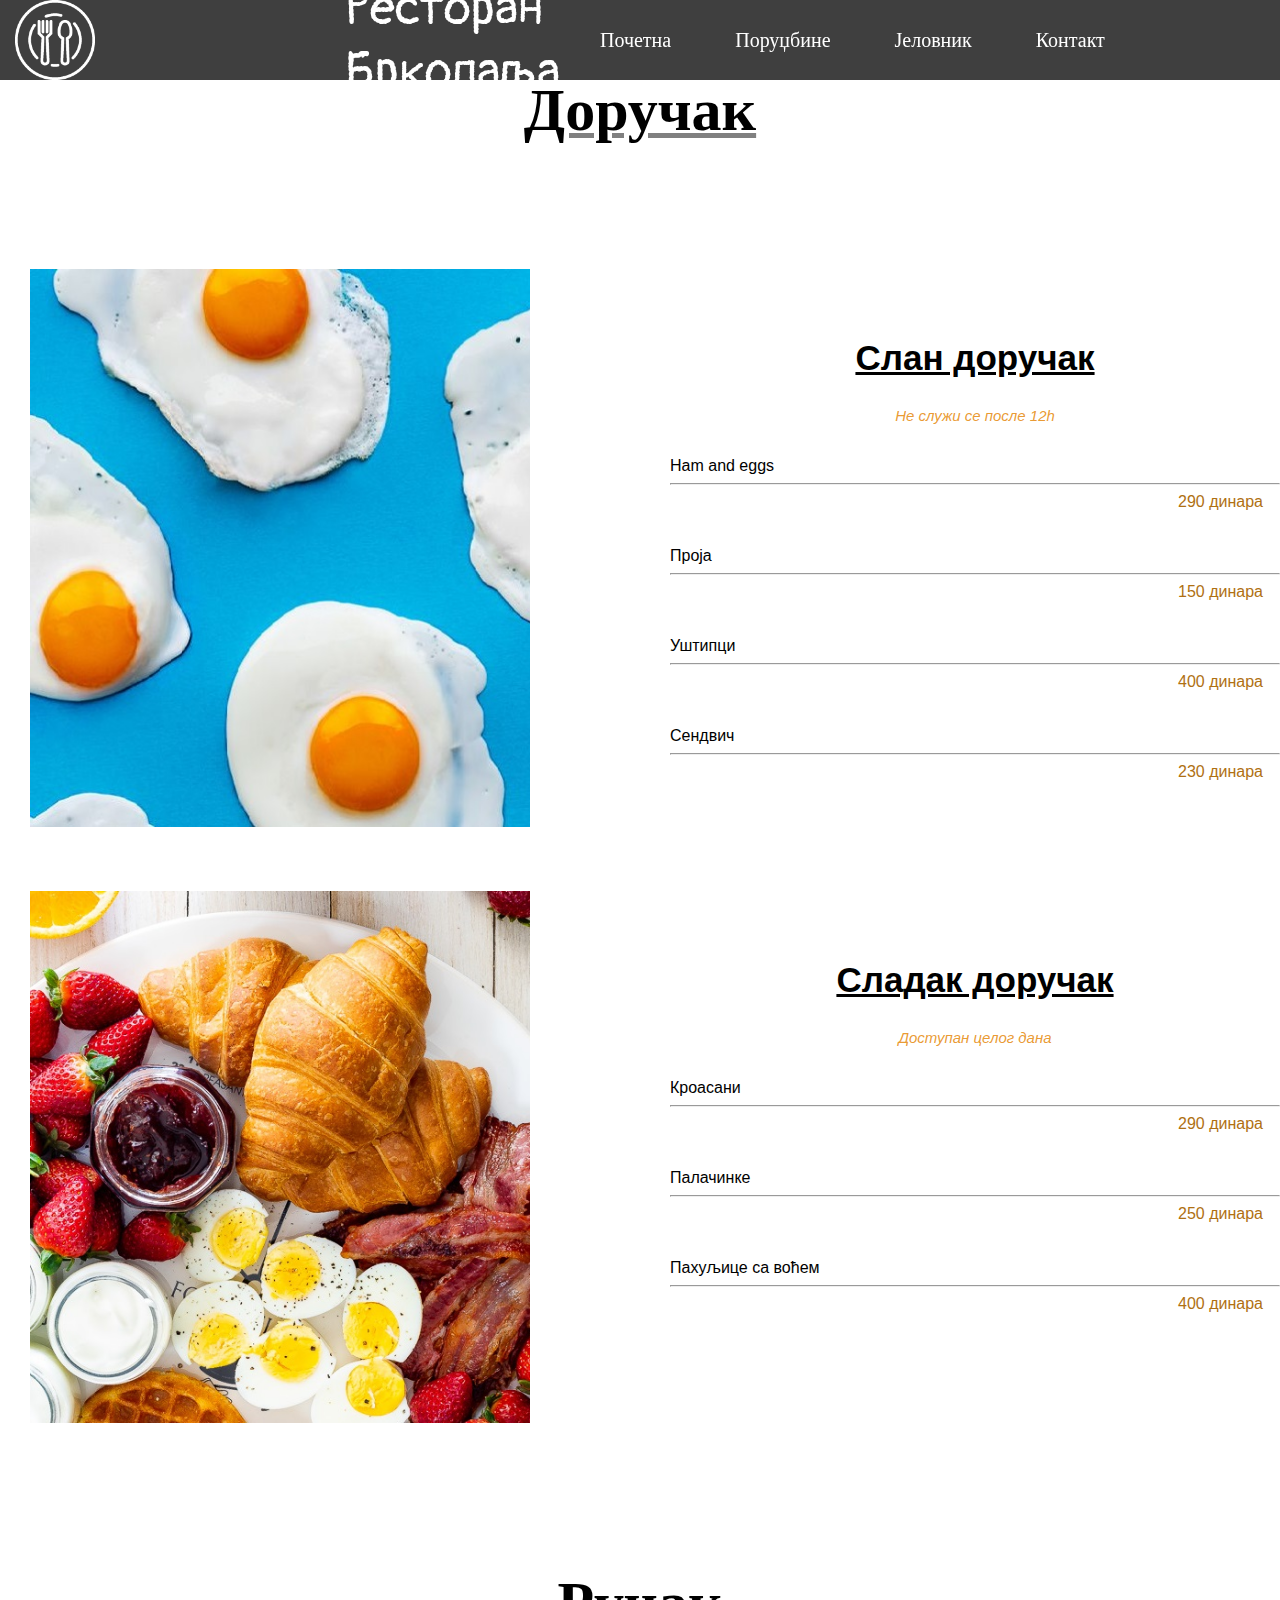
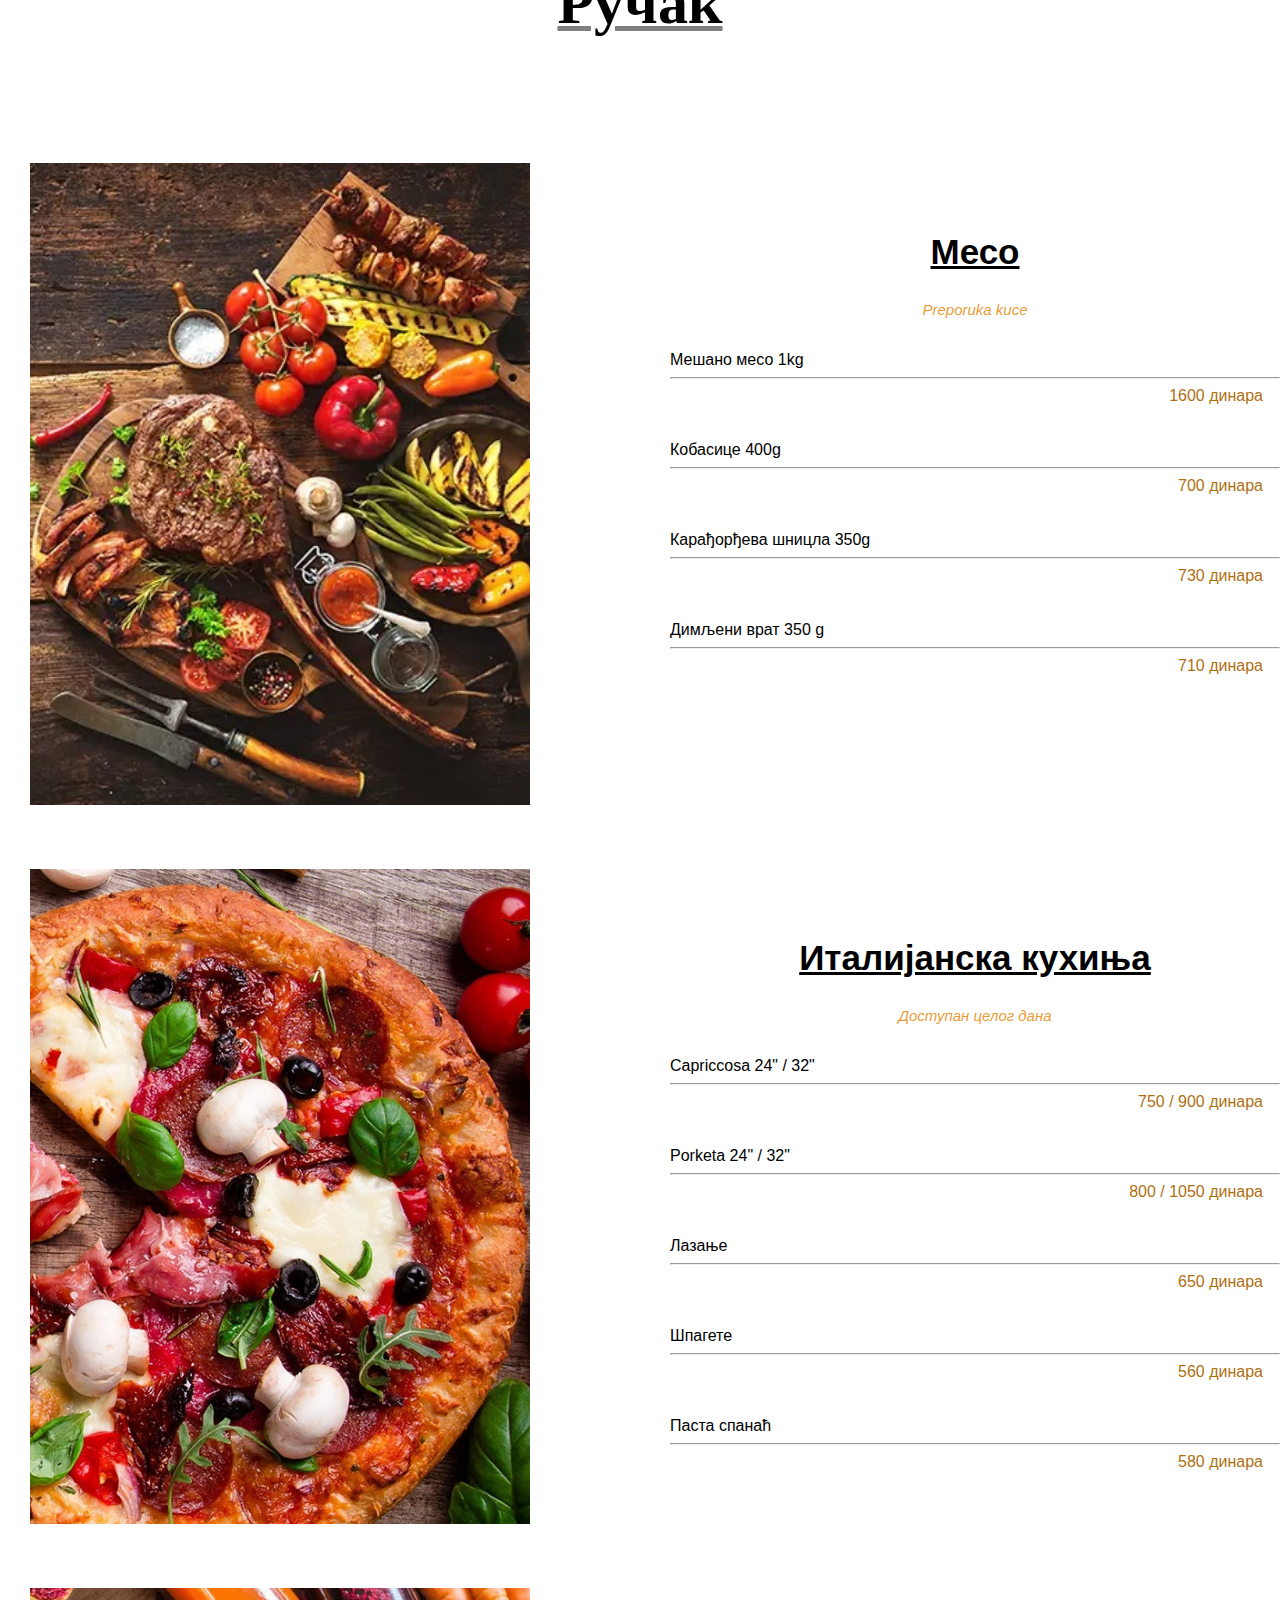
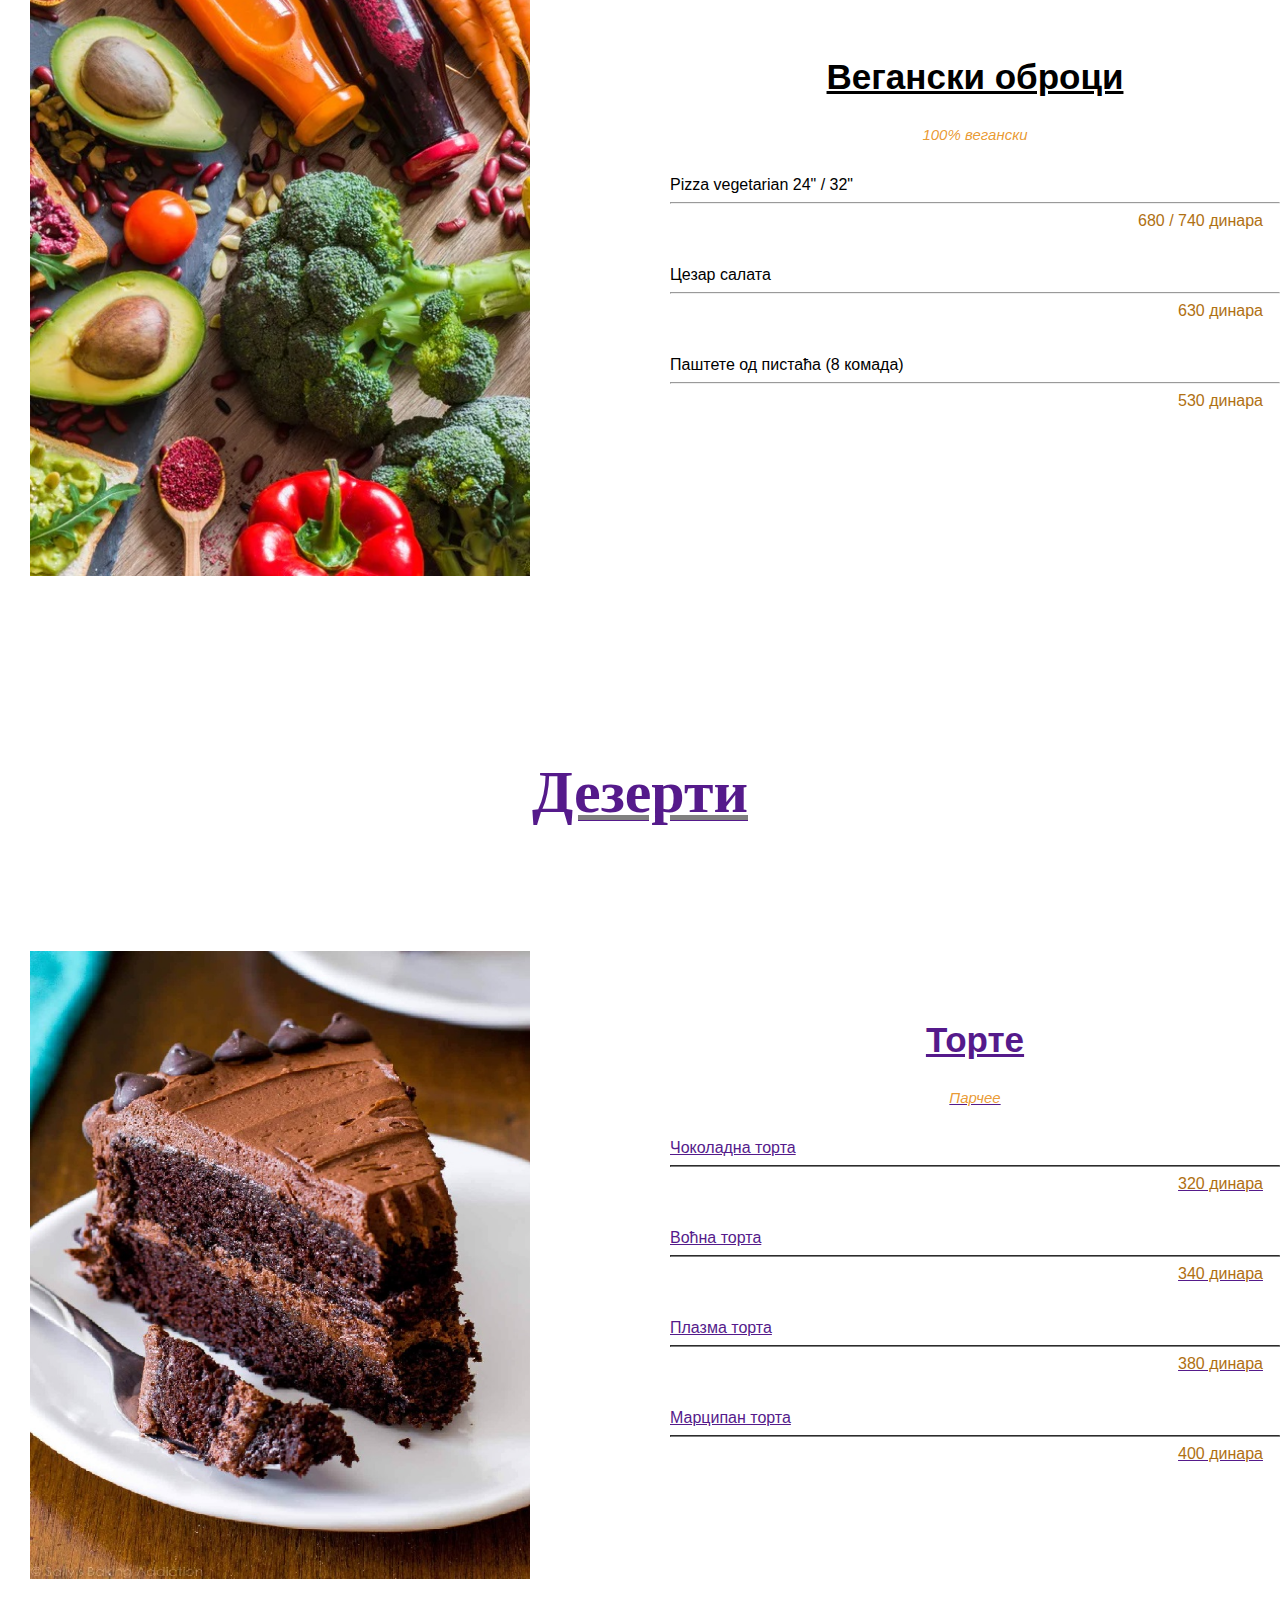
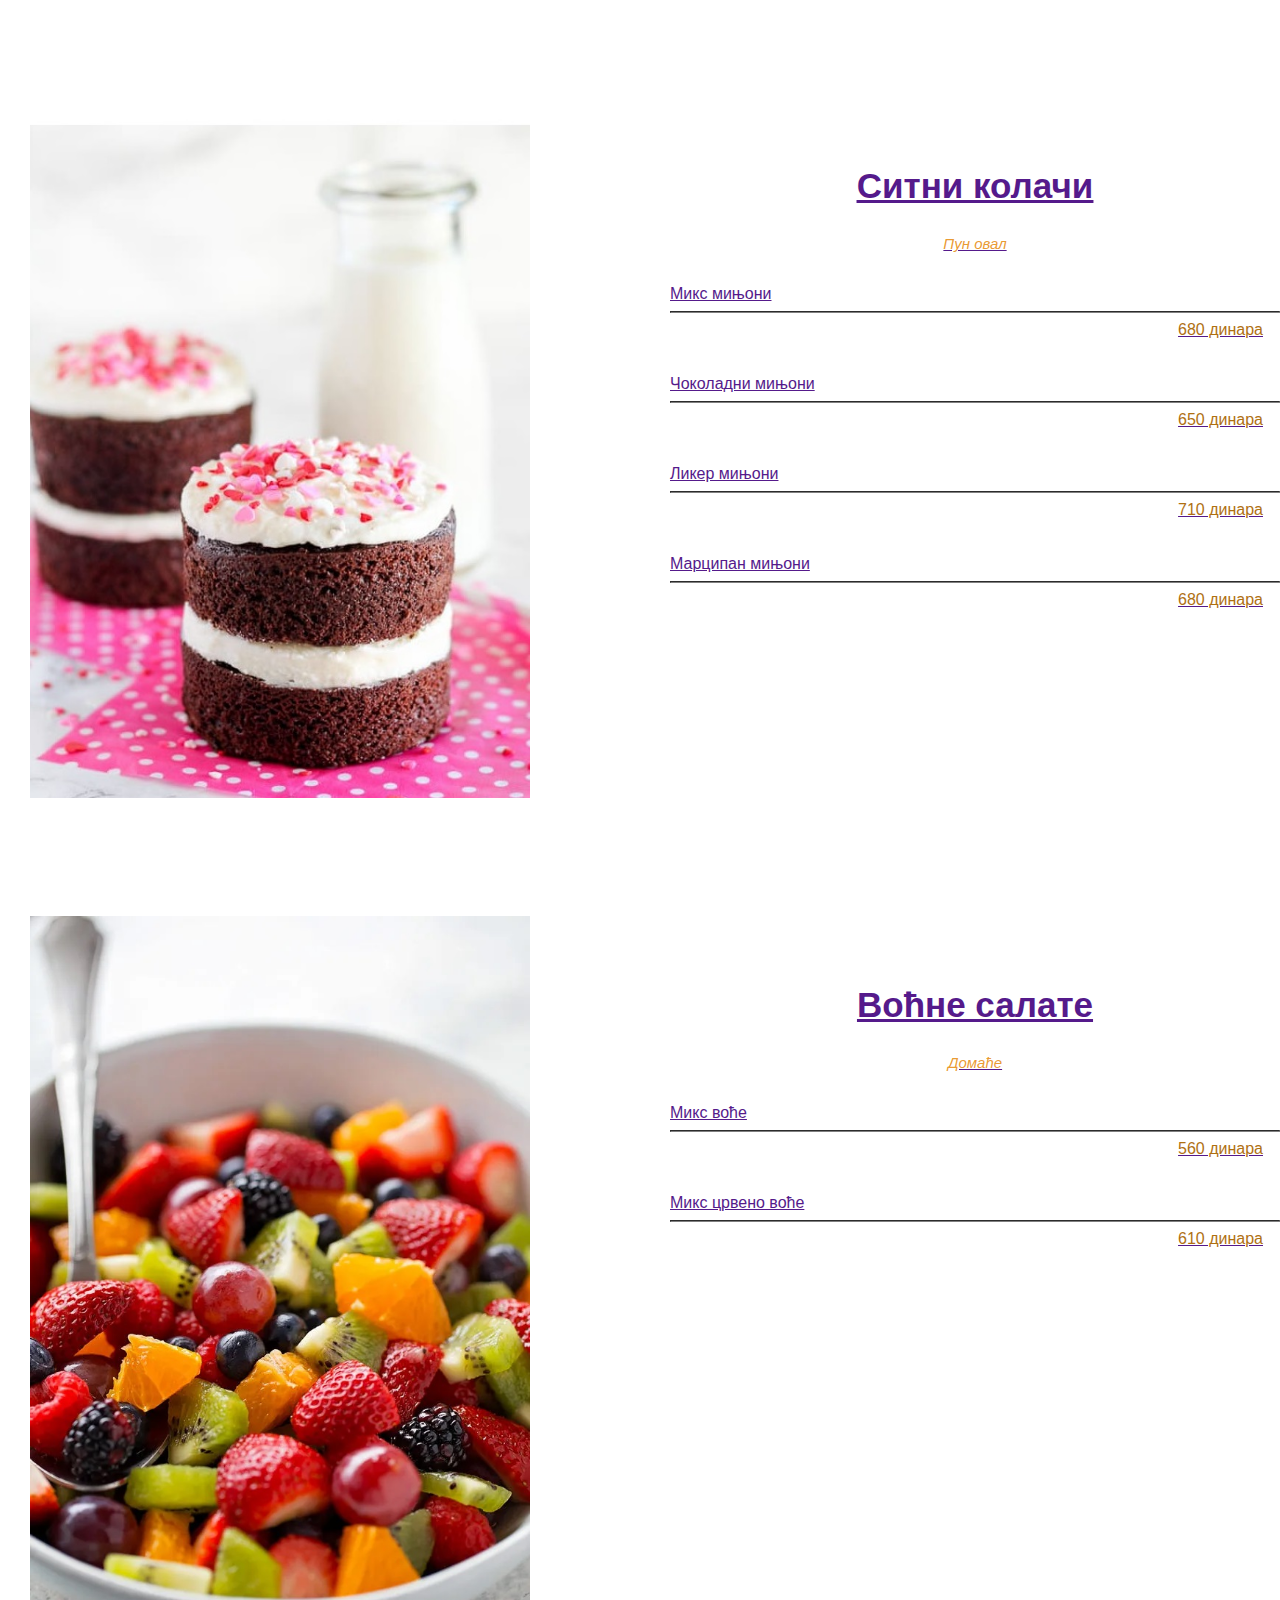
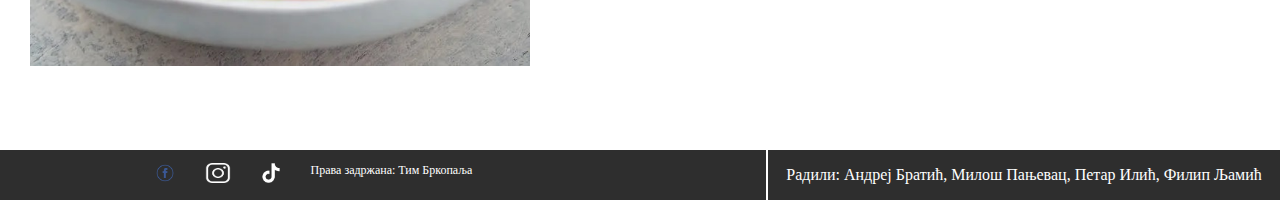
==== commit f801e289: "Merge branch 'master' of https://github.com/FilipLjamic/HZS2021" ====
--- a/frontend/jelovnik.html
+++ b/frontend/jelovnik.html
@@ -56,10 +56,11 @@
             document.getElementById("Padajuci").style.display = "none";
         }
     </script>
+    <br><br>
     <div class="page_content">
         
-        <br><br><br>
-        <a href = "" name="Dorucak">
+        
+        <a href = "" name="Dorucak"></a>
         
 
 
@@ -330,7 +331,7 @@
 
         </section>
     </div>
-    <footer>
+    <footer style = "position: static;">
         <div class="container_fut flex">
         <div class="container_f flex">
             
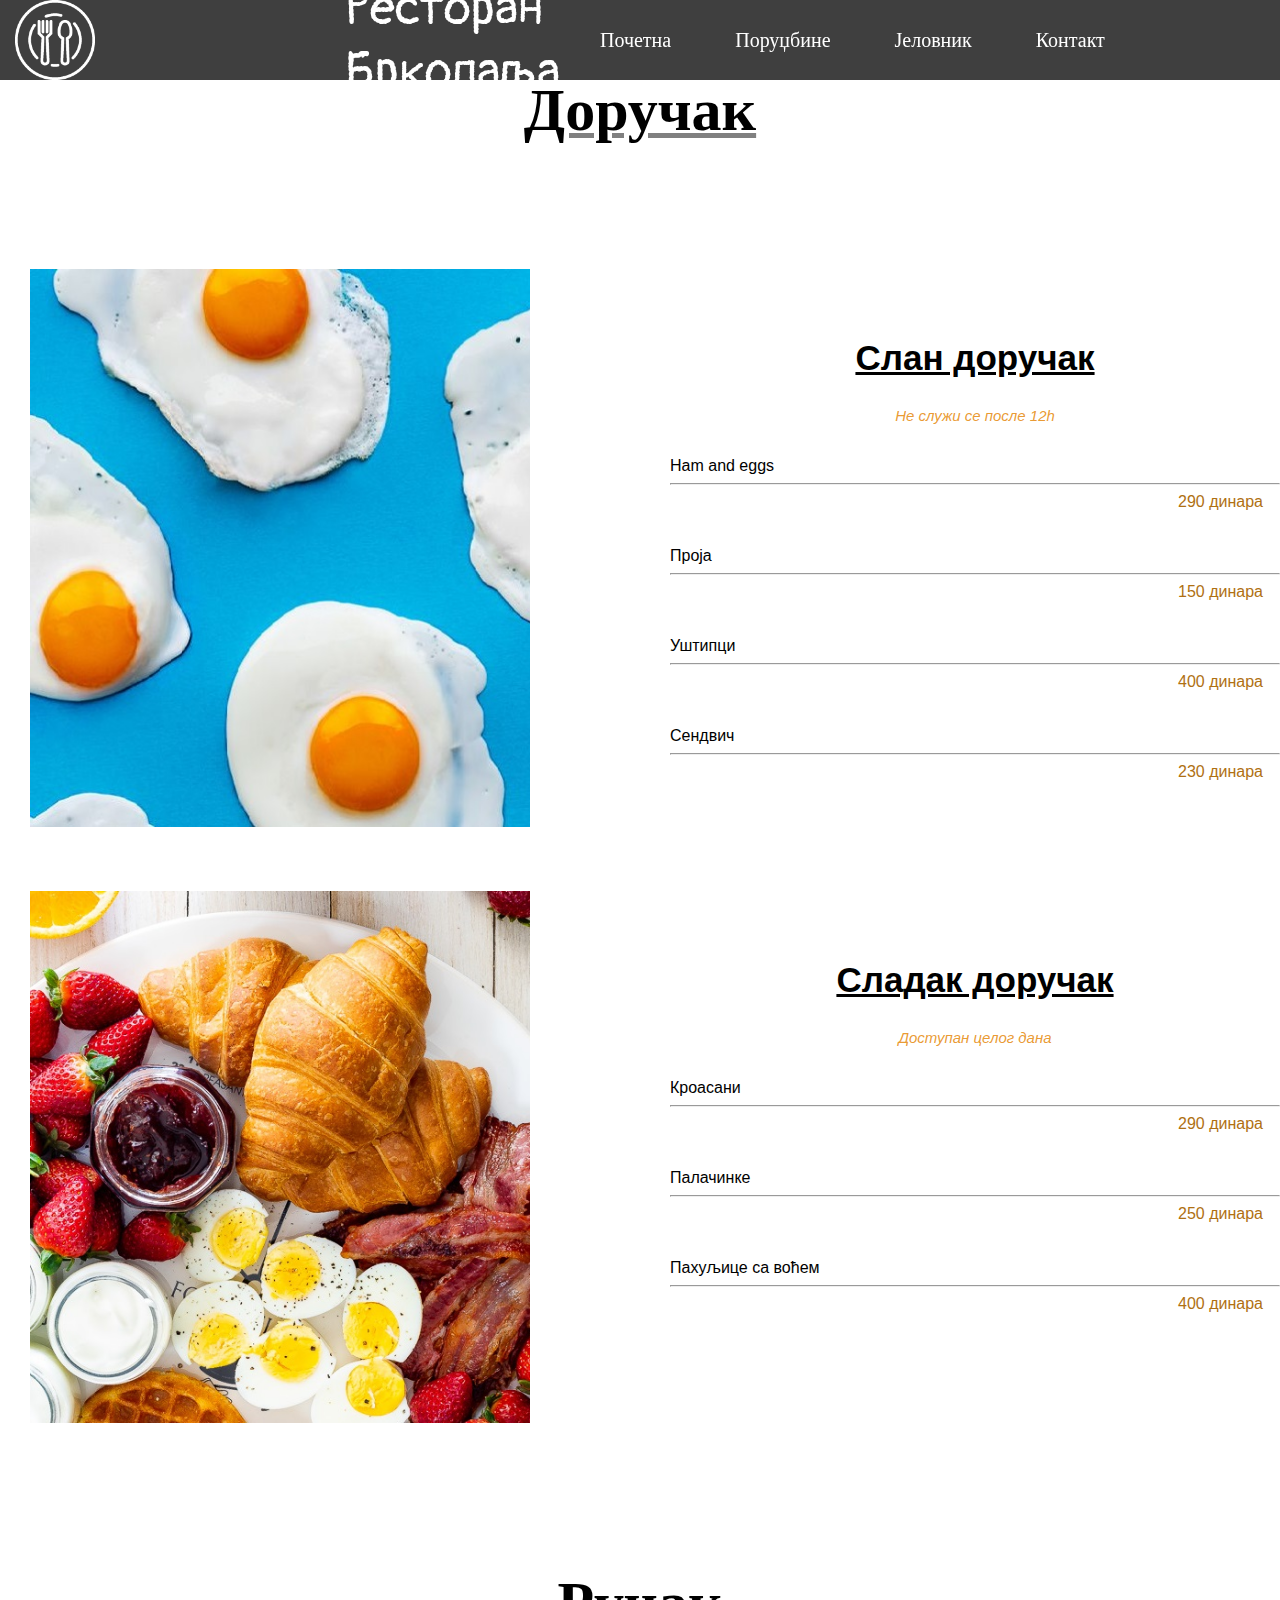
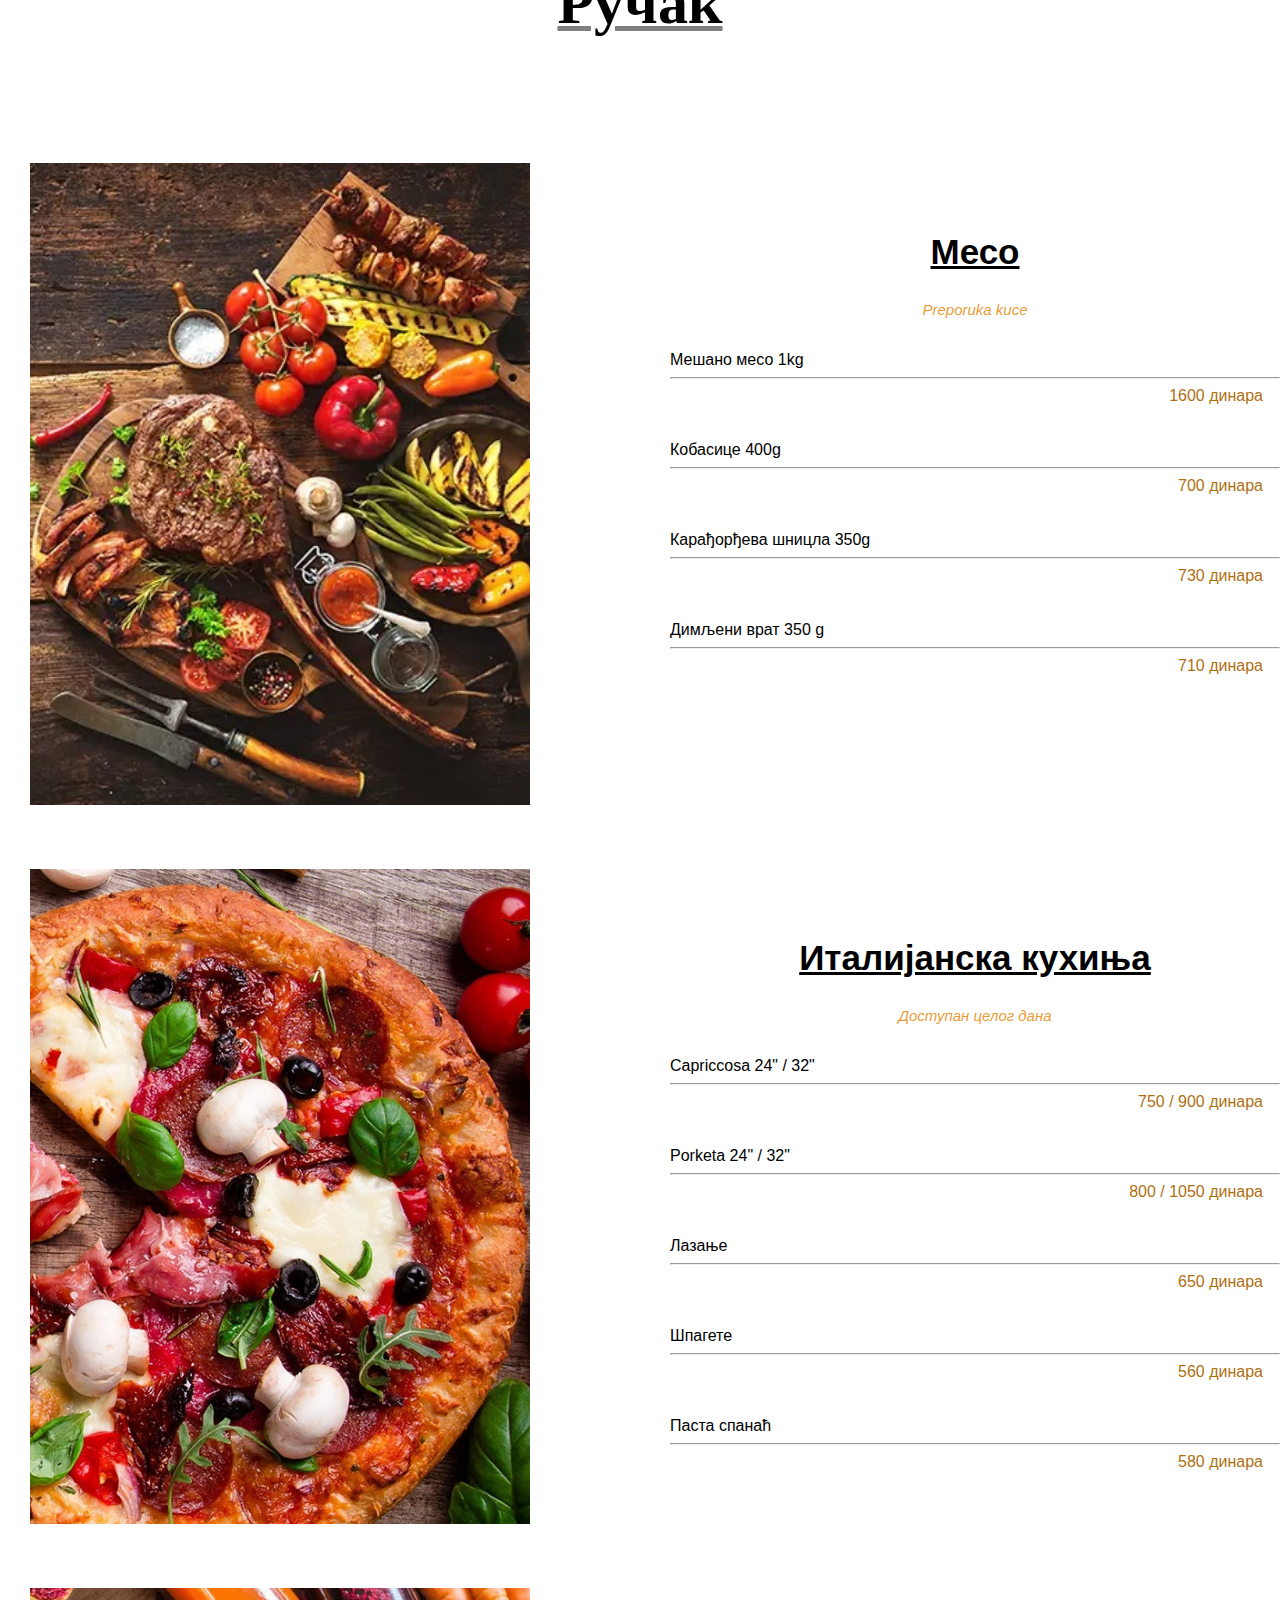
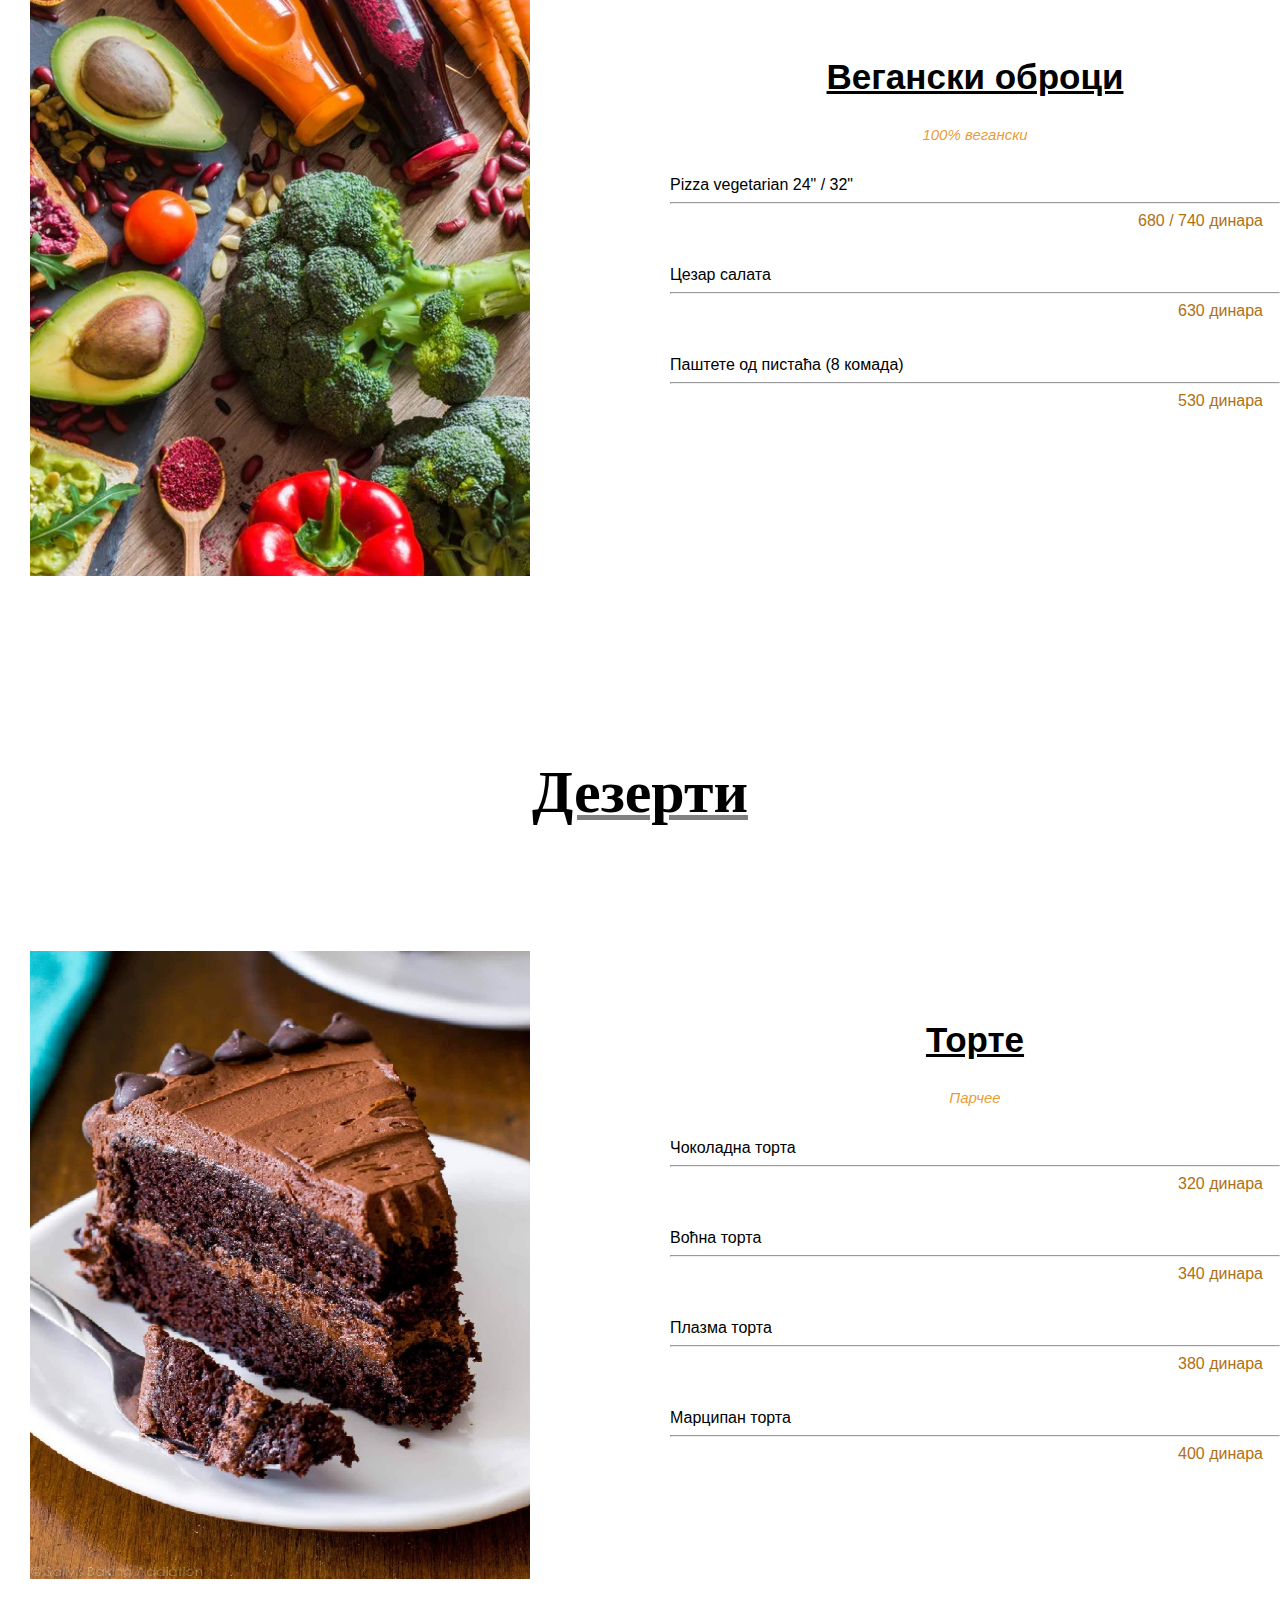
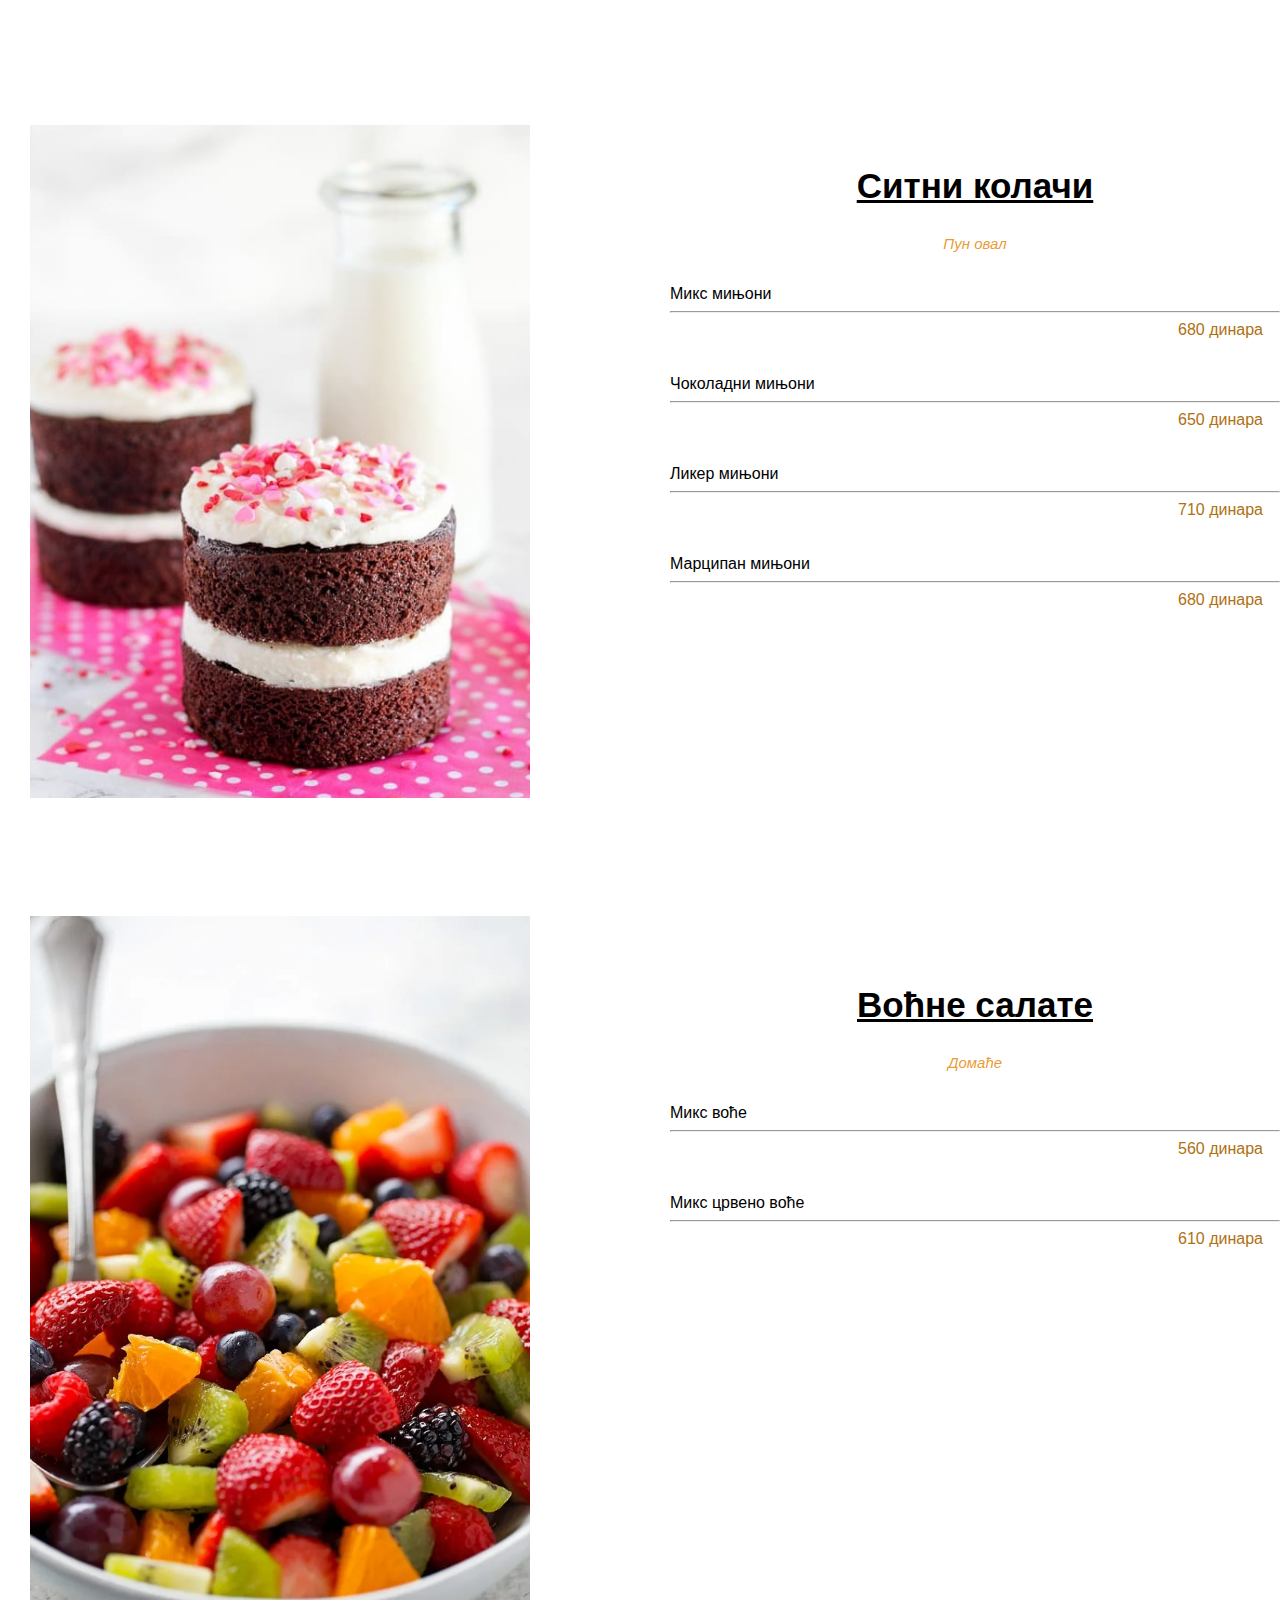
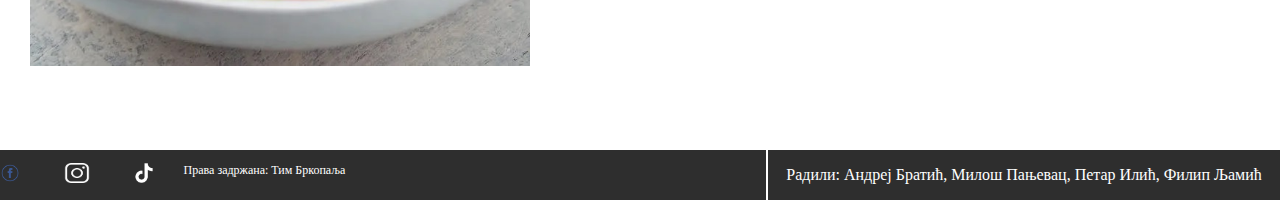
==== commit 57d3d9b7: "g" ====
--- a/frontend/jelovnik.html
+++ b/frontend/jelovnik.html
@@ -233,7 +233,7 @@
         </section>
 
         <br><br>
-        <a href = "" name="Dezert"><br><br>
+        <a href = "" name="Dezert"></a><br><br>
         
         <section name="Dezert" name="Dezert">
 
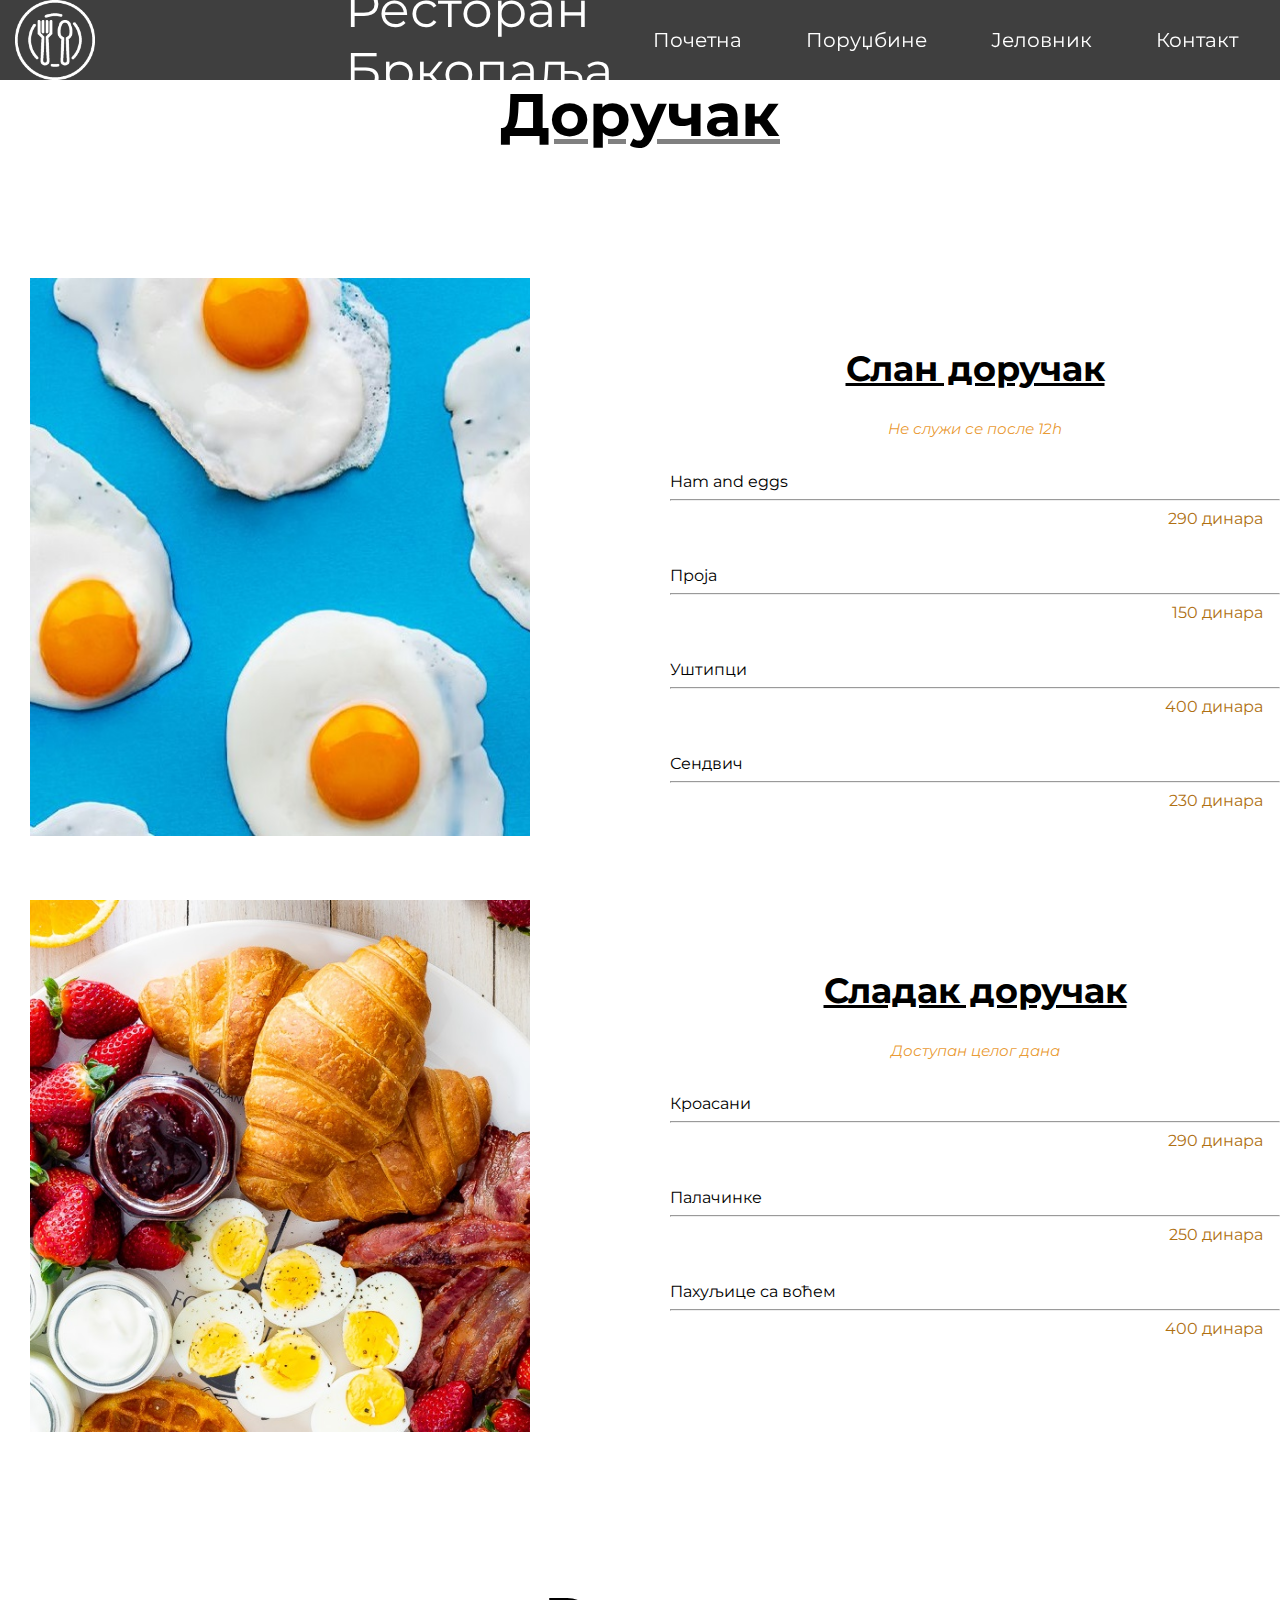
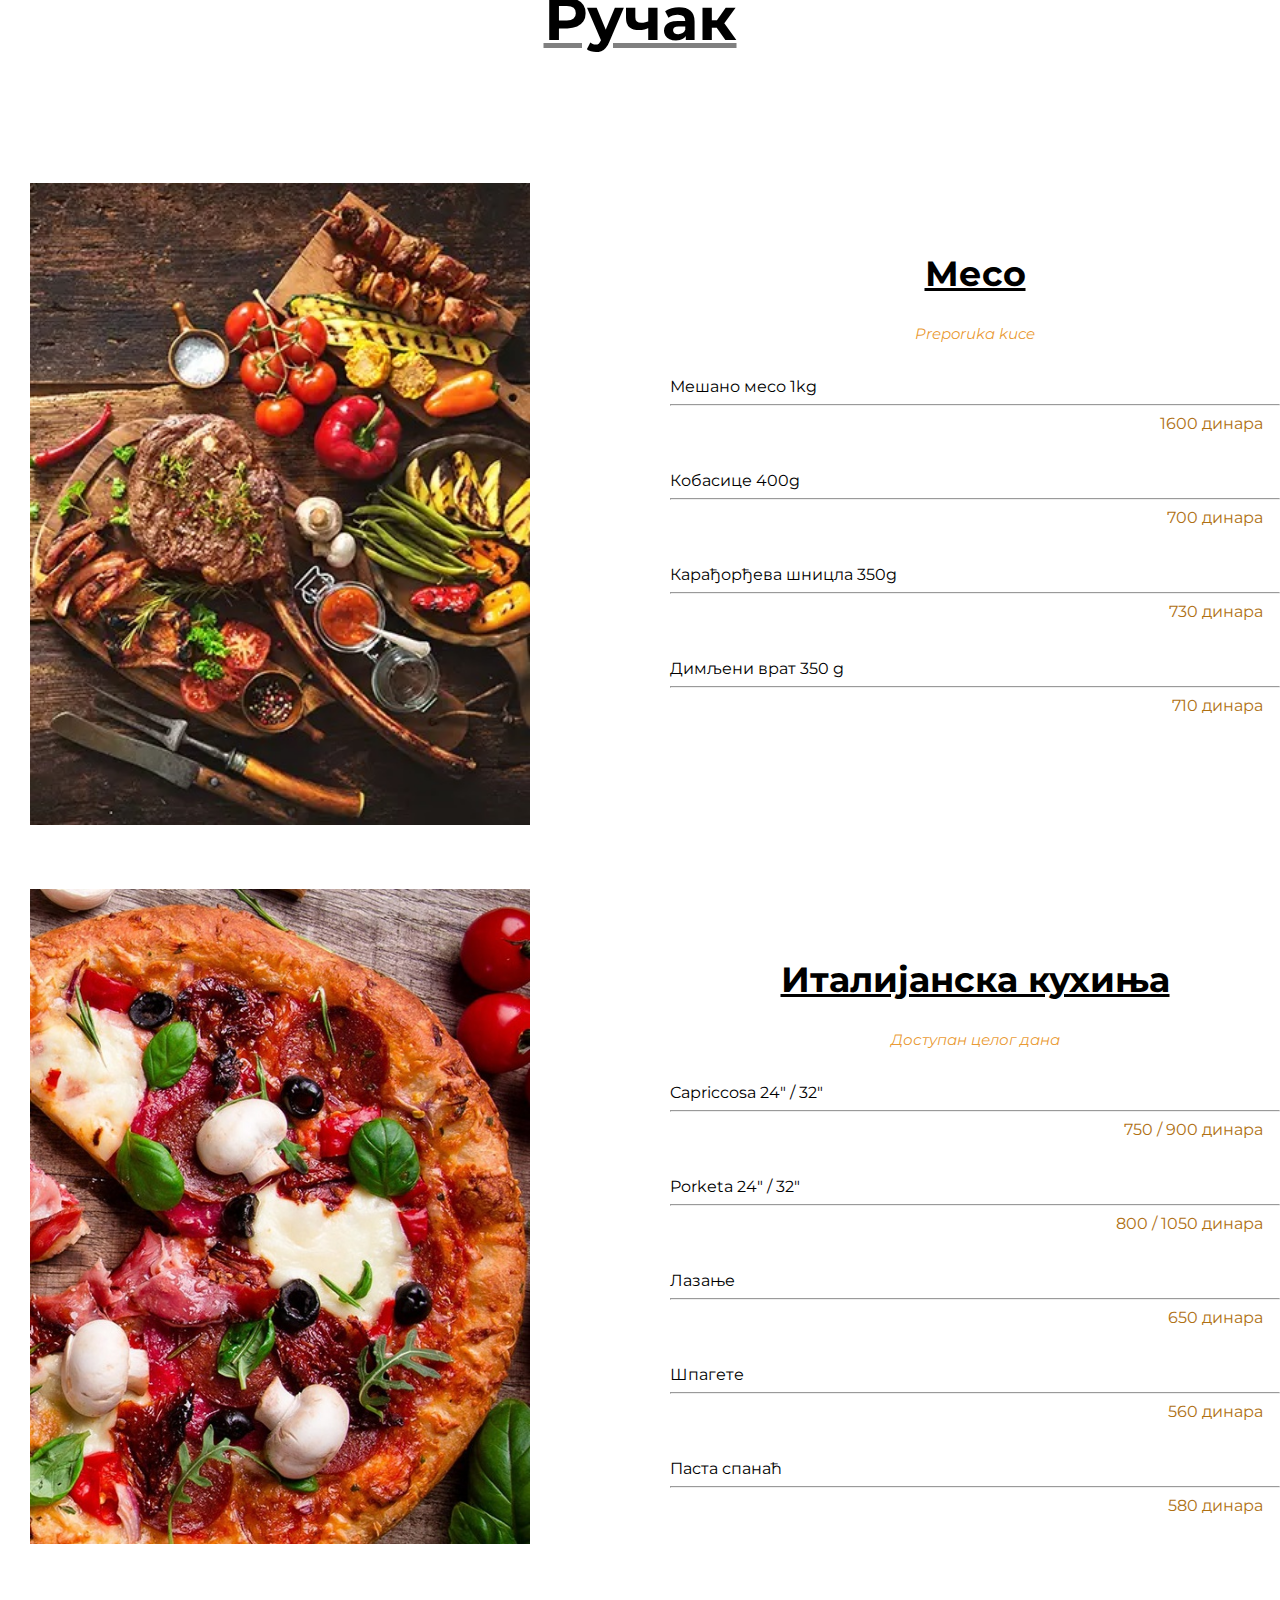
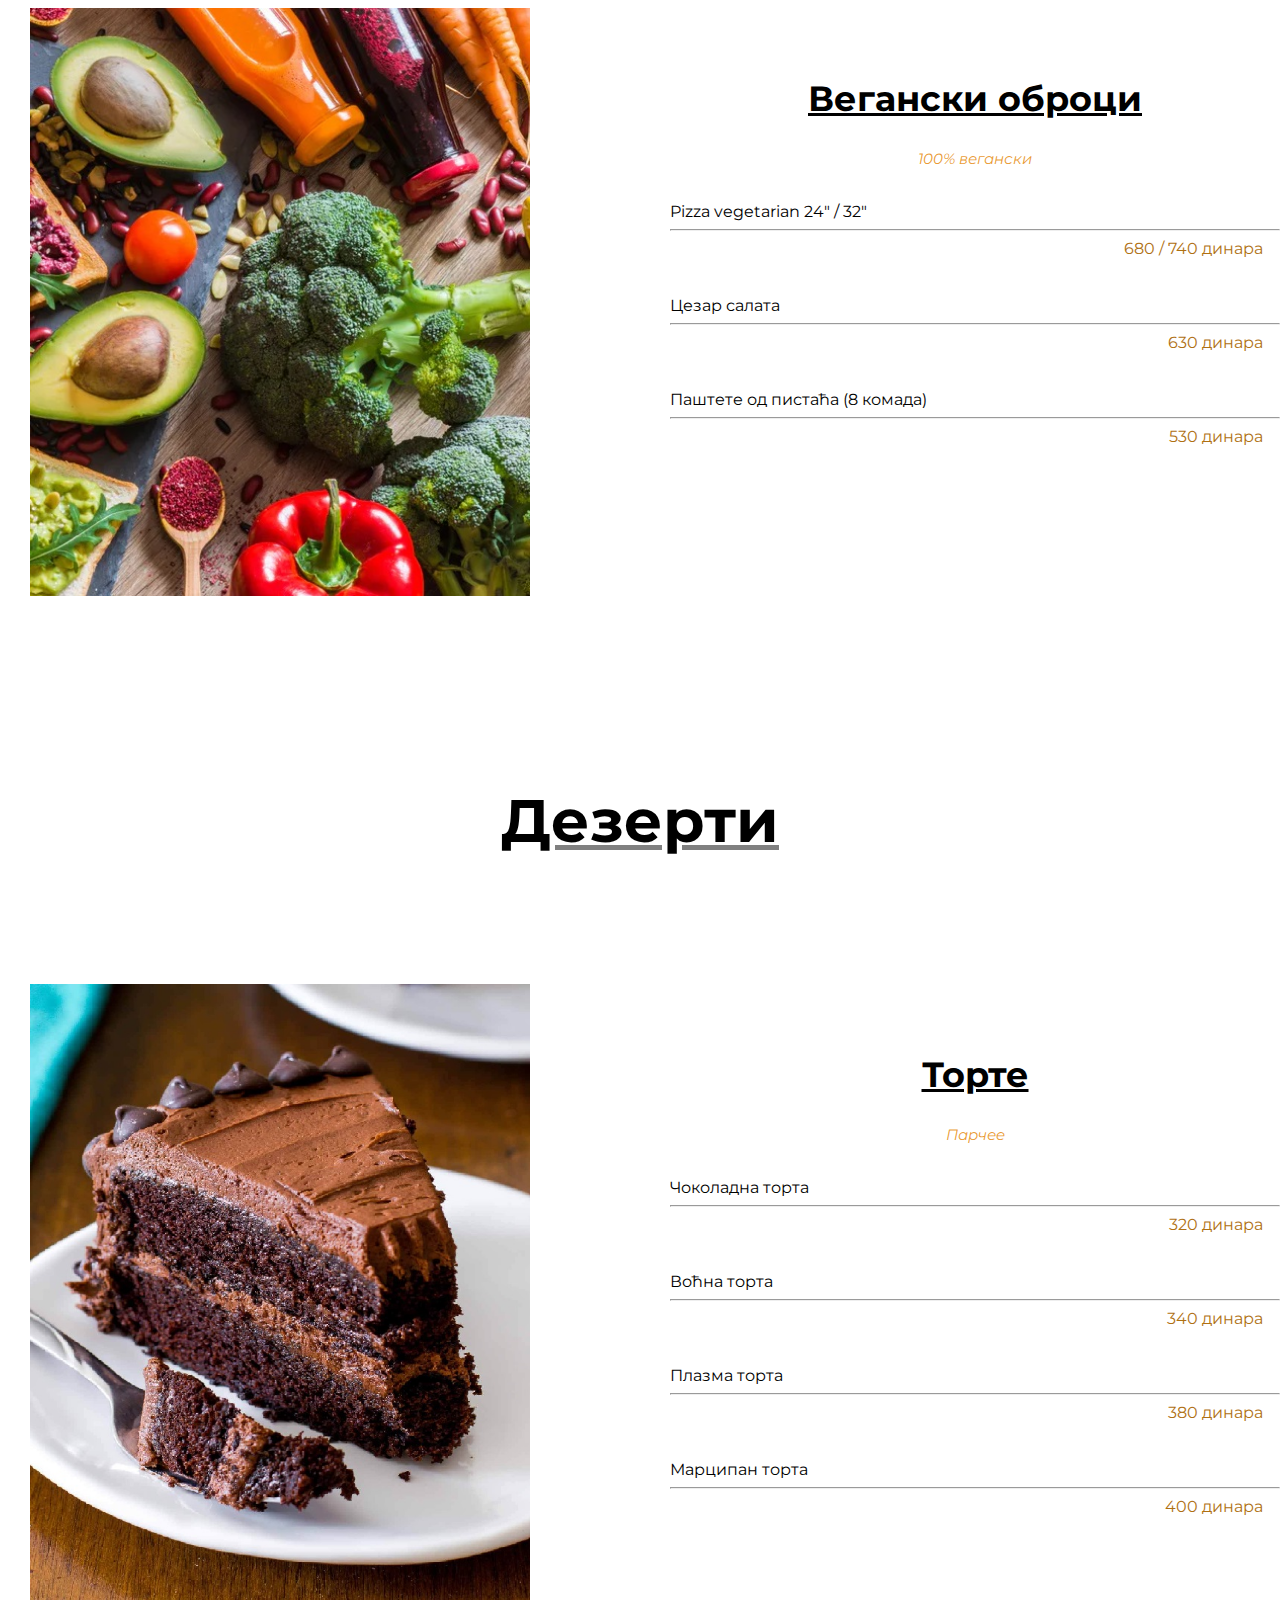
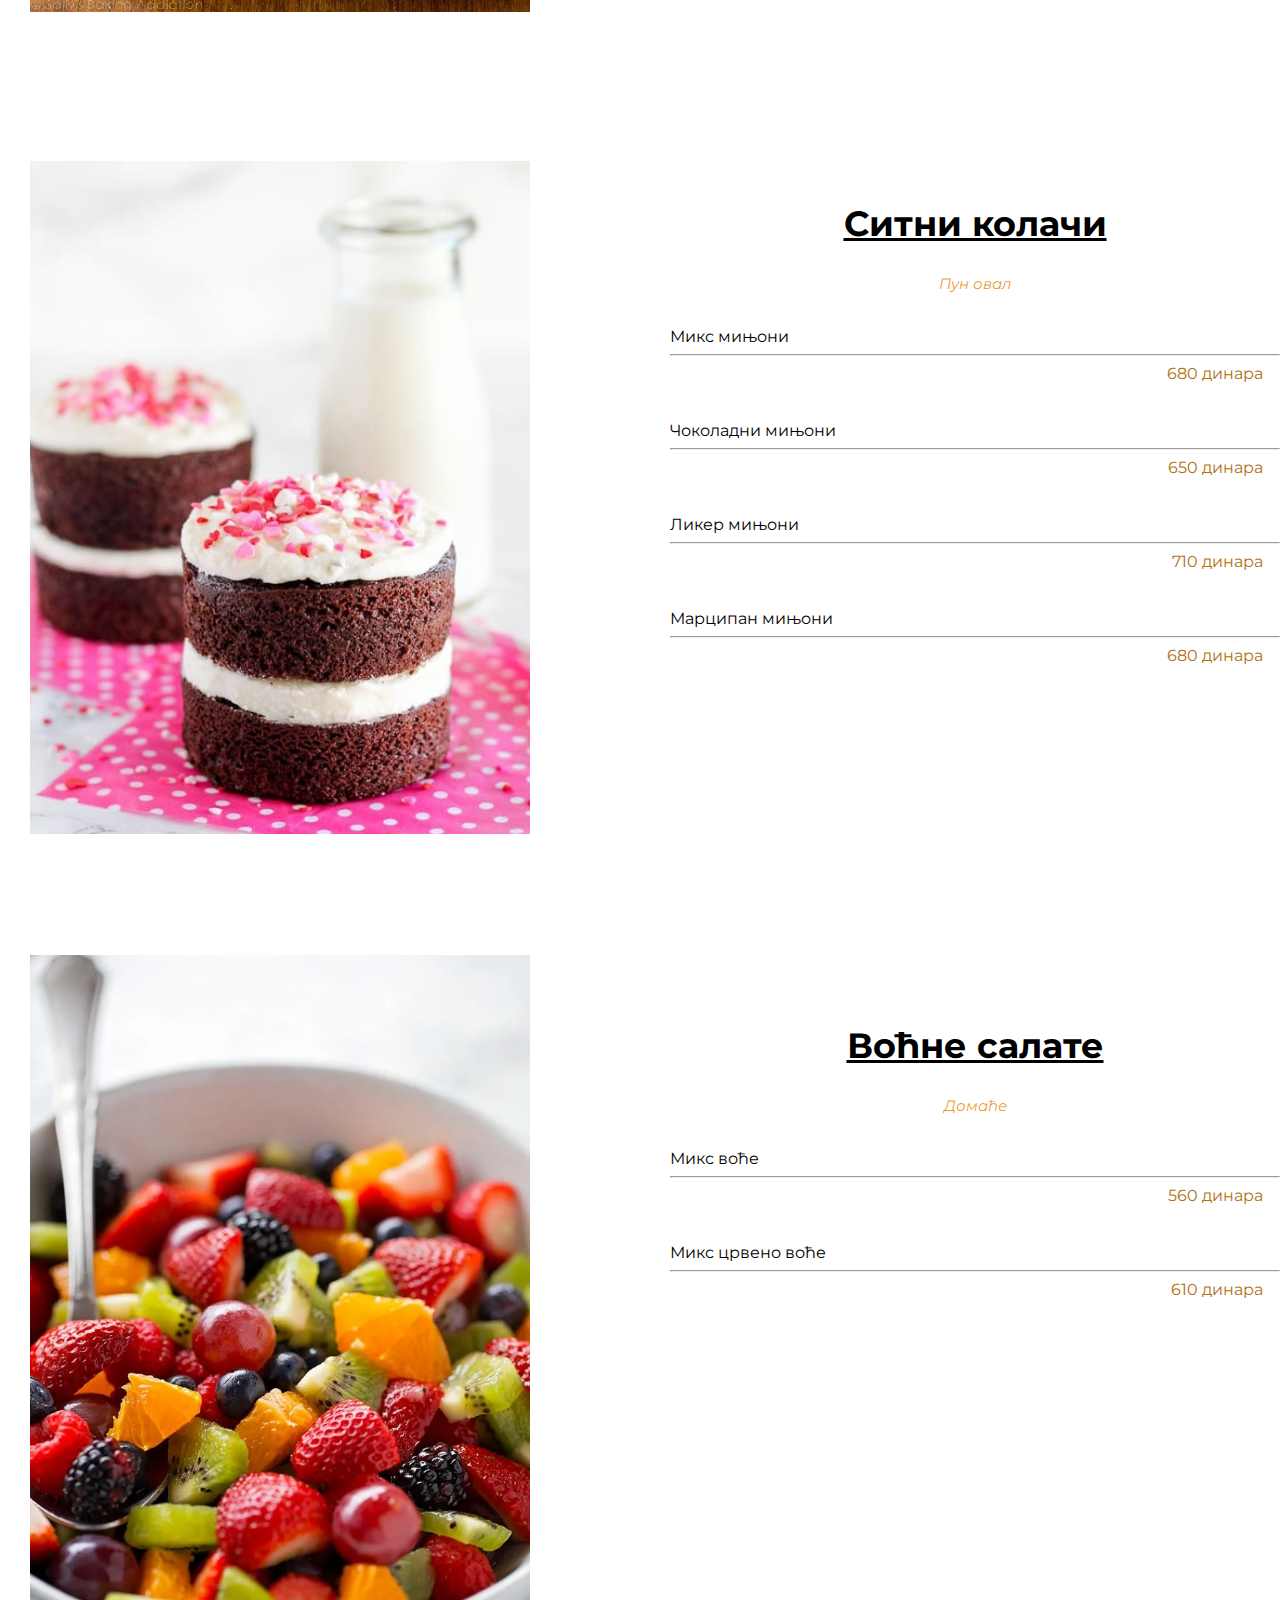
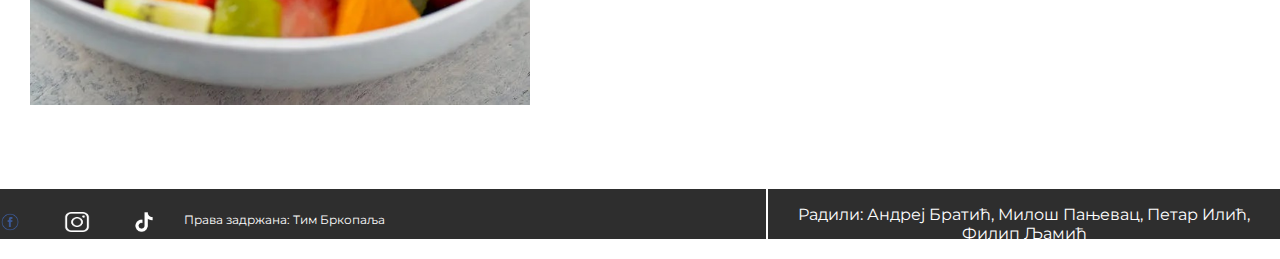
==== commit ff4e7951: "SADA MOZE DA SE RADI" ====
--- a/frontend/jelovnik.html
+++ b/frontend/jelovnik.html
@@ -9,7 +9,7 @@
 
 
     <link rel="stylesheet" type="text/css" href="style/style_obroci.css">
-    <title>Jelovnik</title>
+    <title>Јеловник - Ресторан Бркопаља</title>
 
     <link rel="icon" href="images\ikona.png">
 
--- a/frontend/style/style_obroci.css
+++ b/frontend/style/style_obroci.css
@@ -1,20 +1,20 @@
-@import url('https://fonts.googleapis.com/css2?family=Pangolin&display=swap');
-
-body{
+@import url('https://fonts.googleapis.com/css2?family=Montserrat:wght@300;400;600&display=swap');
+
+body {
     margin: 0px;
-}
-
-header{
+    font-family: 'Montserrat', sans-serif;
+}
+
+header {
 
     position: relative;
     width:100%;
     height:80px;
     background-color:rgb(63, 63, 63);
     justify-content: space-between;
-    
-
-}
-.logo{
+}
+
+.logo {
 
     display:flex;
     align-items: center;
@@ -22,31 +22,25 @@
     gap:250px;
     margin-left:15px;
 }
-.flex{
-
+
+.flex {
     display:flex;
 }
 
-.logo img{
-
-    
+.logo img {
     height:80px;
 }
-.logo p{
-
-    
+
+.logo p {
     font-size:50px;
-    font-family: 'Pangolin', cursive
-    
-}
-.meni{
+}
+
+.meni {
     gap:4em;
     list-style: none;
-
-    
-    
-}
-.meni a{
+}
+
+.meni a {
     text-decoration:none;
     color:white;
     font-size:20px;
@@ -55,26 +49,20 @@
     z-index: 1;
     padding: 1.2em;
     margin: -1.2em; 
-    
-
-}
-.meni a:hover{
-
-
+} 
+.meni a:hover {
     color:white;
     transition-duration: 150ms;
     background-color:rgb(73, 73, 73);
-    
-    
-}
-.container{
+}
+
+.container {
     align-items:center;
 }
-.navigacija{
-
+
+.navigacija {
     margin-right:300px;
 }
-
 
 .dropbtn {
     background-color: rgb(63, 63, 63);
@@ -84,7 +72,6 @@
     font-size: 18px;
     border: none;
     cursor: pointer;
-    
 }
   
 .dropdown-content {
@@ -98,13 +85,12 @@
     padding-top: 45px;
 }
 
-.dropbtn:hover{
+.dropbtn:hover {
     color:white;
     transition-duration: 150ms;
     background-color:rgb(73, 73, 73);
 }
 
-  
 .dropdown-content a {
     color: rgb(255, 255, 255);
     padding-top: 30px;
@@ -128,93 +114,90 @@
     background-color: rgb(212, 175, 175);
 }
 
-
-
-.obrok_naslov{
+.obrok_naslov {
     text-align: center;
     font-size: 60px;
-    font-family: 'Times New Roman', Times, serif;
     text-decoration: underline gray 5px;
 }
 
-.container1{
+.container1 {
     display:flex;
     align-items: top;
     justify-content: space-between;
     width:100%;
 }
 
-.slika_dorucak{
-
+.slika_dorucak {
     padding: 30px;
     width: 50%;
 }
 
-.dorucak_obroci{
+.dorucak_obroci {
     padding-top: 70px;
     text-align: center;
-    font-family: Verdana, Geneva, Tahoma, sans-serif;
     width: 50%;
 }
 
-.posveta{
+.posveta {
     font-size: 15px;
-    font-family:'Trebuchet MS', 'Lucida Sans Unicode', Arial, sans-serif;
     color: rgba(233, 152, 47, 0.993);
 }
 
-.cena{
+.cena {
     color: rgb(175, 112, 18);
     text-align: right;
     padding-right: 17px;
 }
 
-
-footer{
+footer {
     z-index: 1000000;
     position:absolute;
     bottom:0px;
     height:50px;
     background-color:rgb(46, 46, 46);
-
     width:100%;
 }
 
-.container_f{
+.container_f {
     position:relative;
     width:40%;
     color:white;
 }
-.pronadjite p{
+
+.pronadjite p {
     color:white;
     position:relative;
     left:4%;
 }
-.pronadjite{
+
+.pronadjite {
     width:30%;
     justify-content: space-between;
 }
 
-.pronadjite h1{
+.pronadjite h1 {
     text-align:center;
     color:white;
     margin-top:-2px;
 }
-.page_content{
+
+.page_content {
     padding-bottom:50px;
 }
-.autori{
+
+.autori {
     width:40%;
     border-left:2px solid white;
     color:white;
 }
-.container_fut{
+
+.container_fut {
     justify-content: space-between;
     align-items:center;
 }
-.copyright{
+
+.copyright {
     margin-left:30px;
-    
     font-size:12px;
     bottom:0;
 }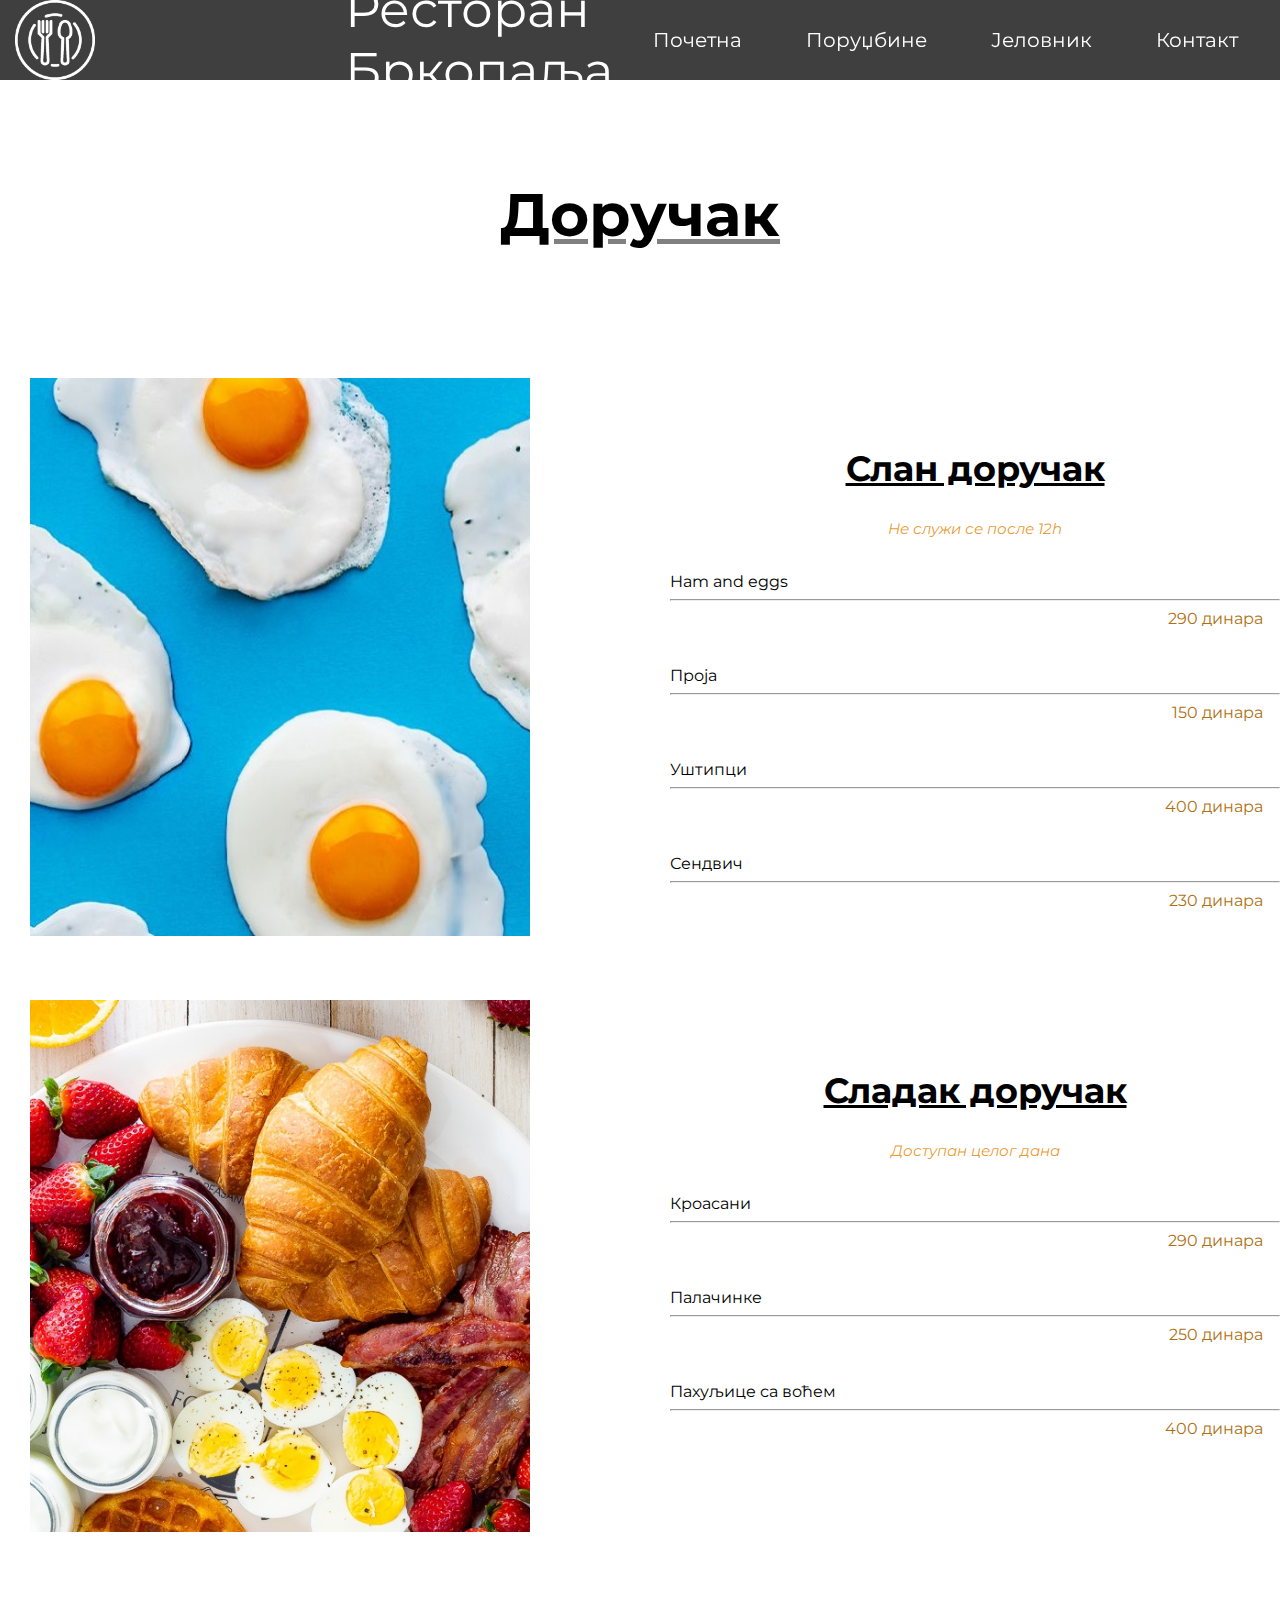
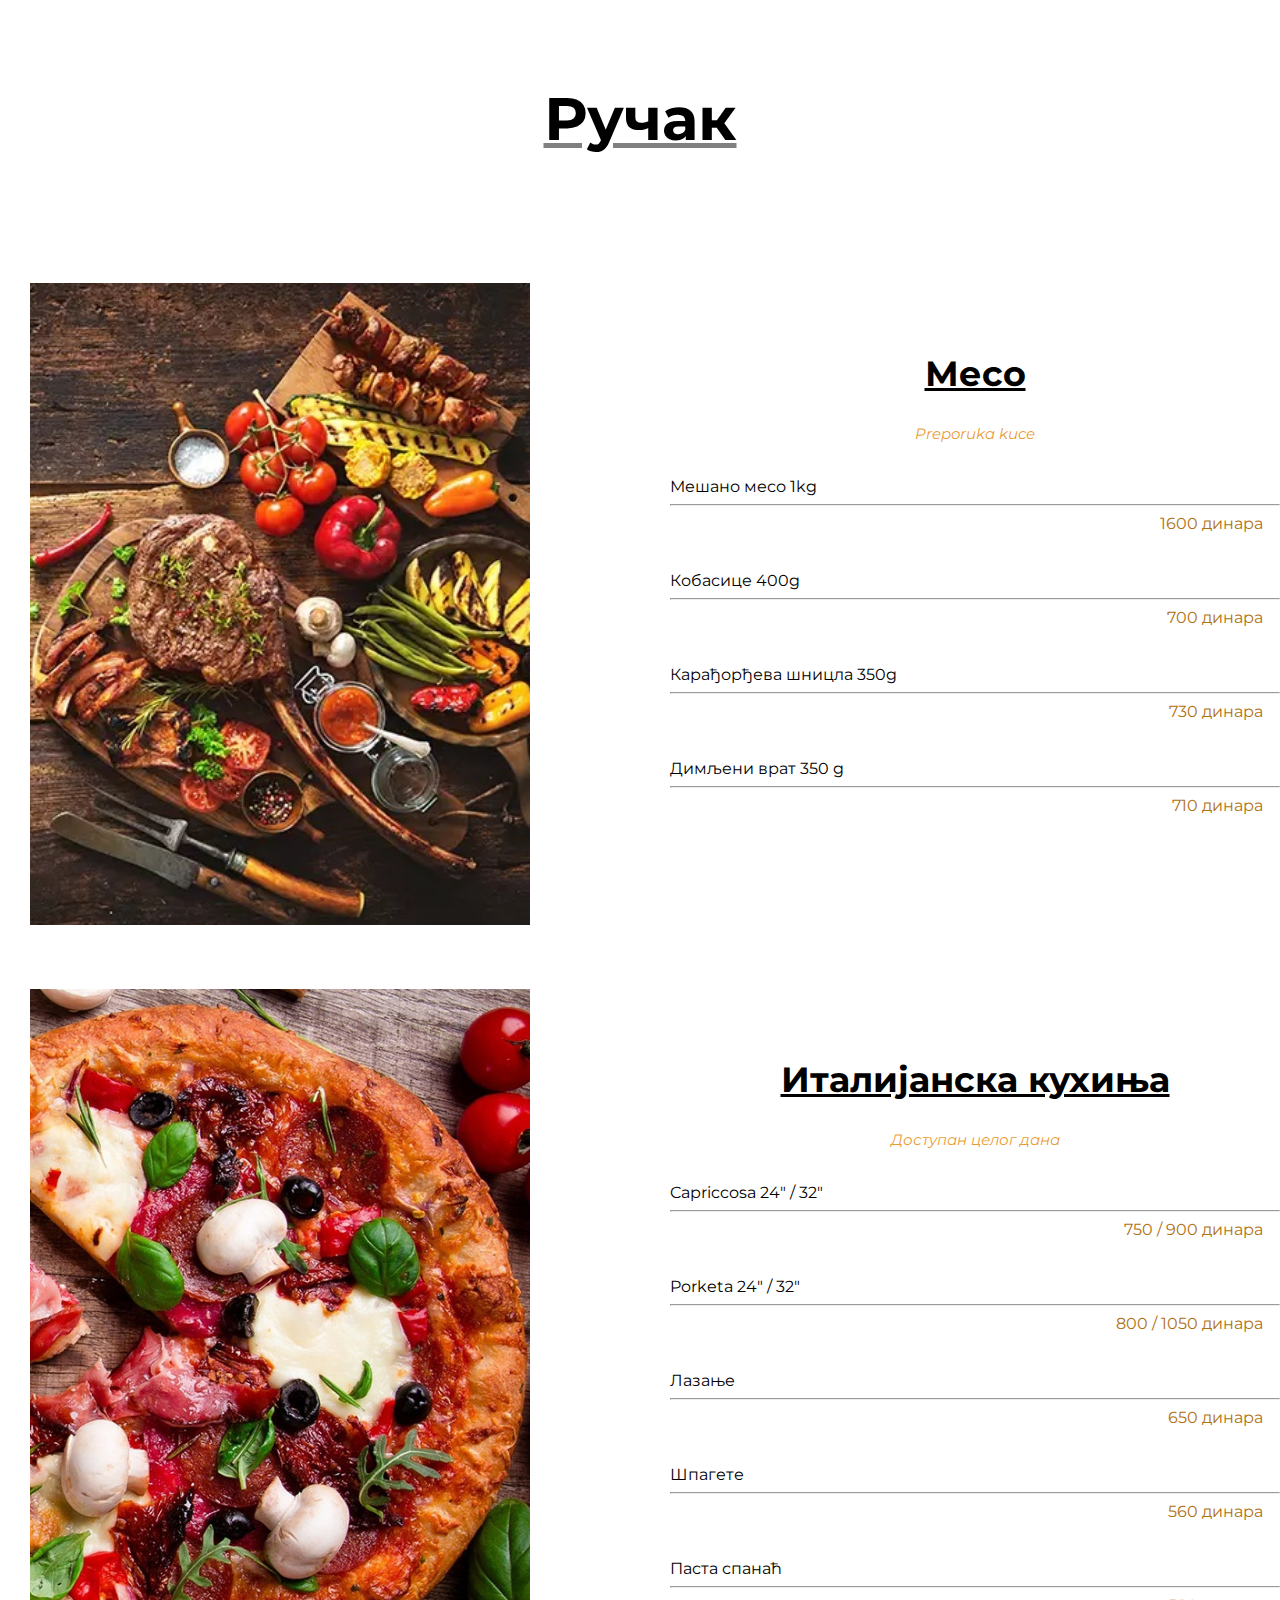
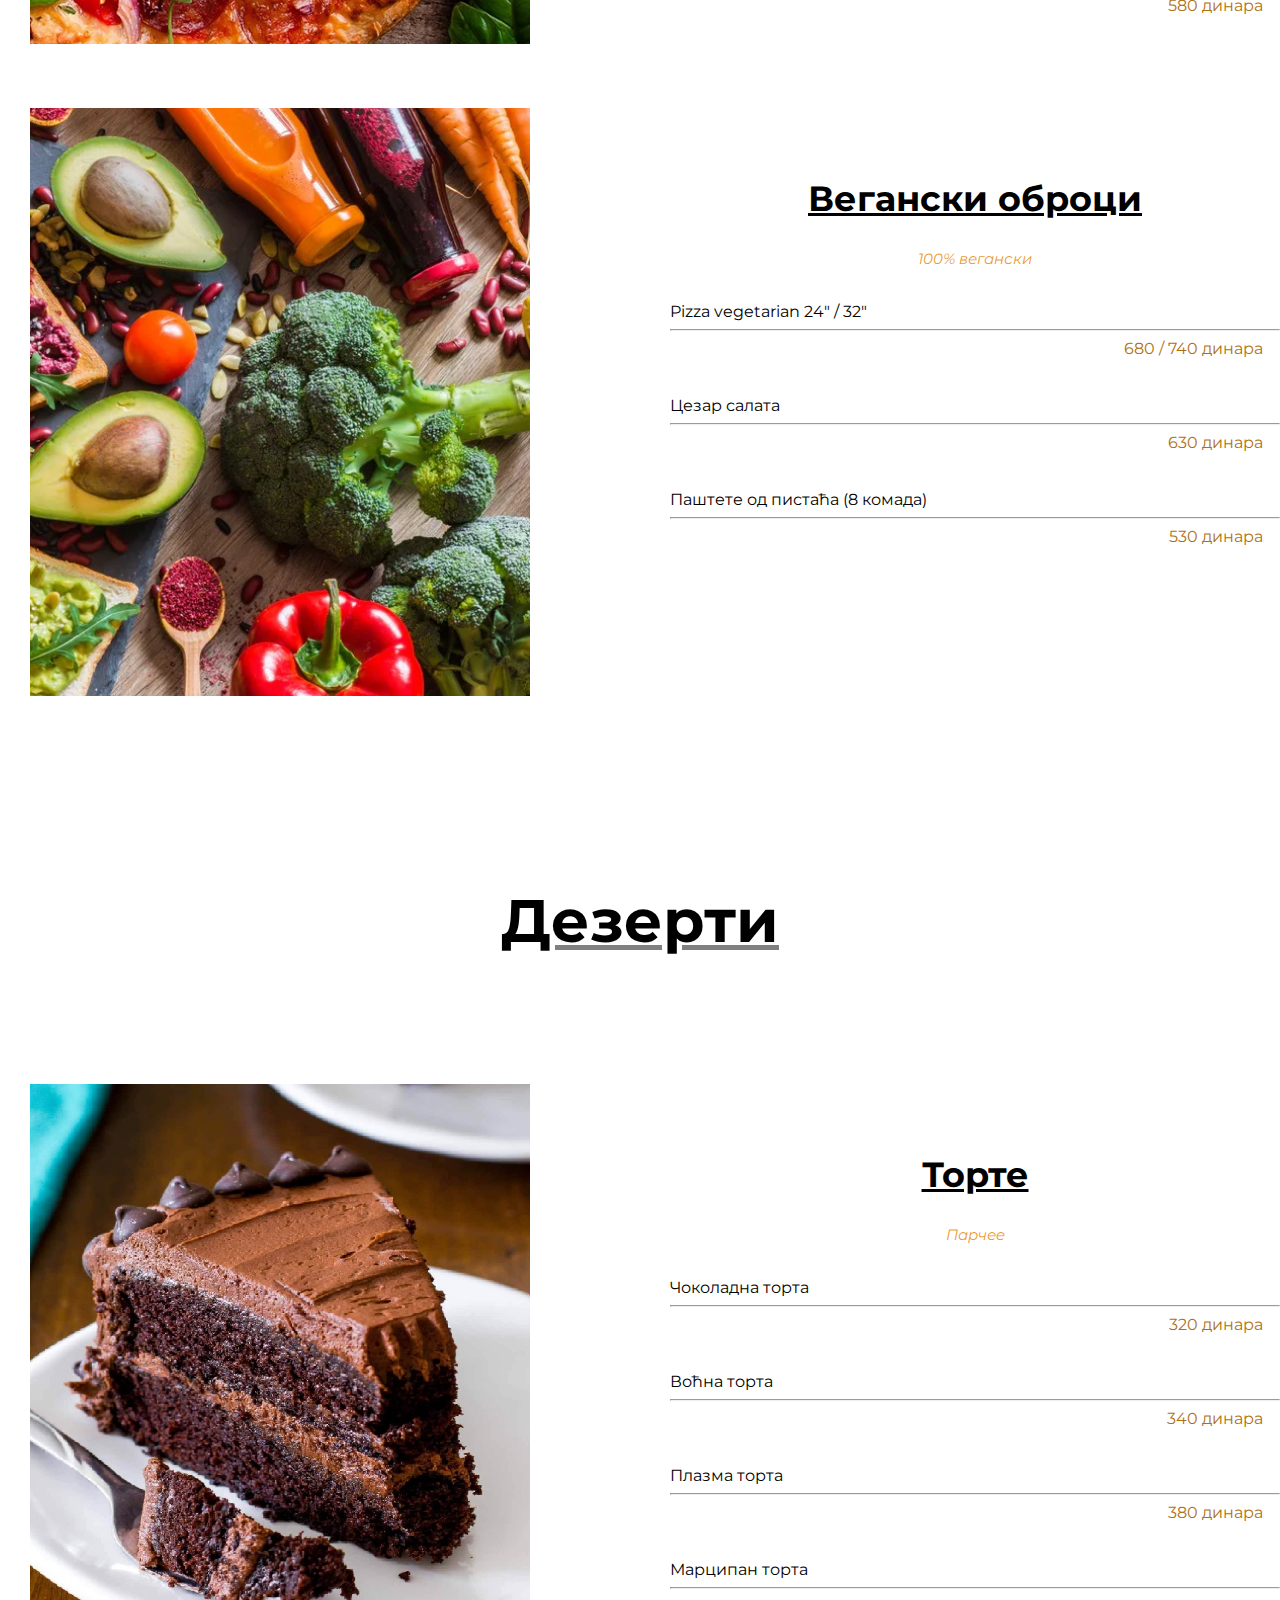
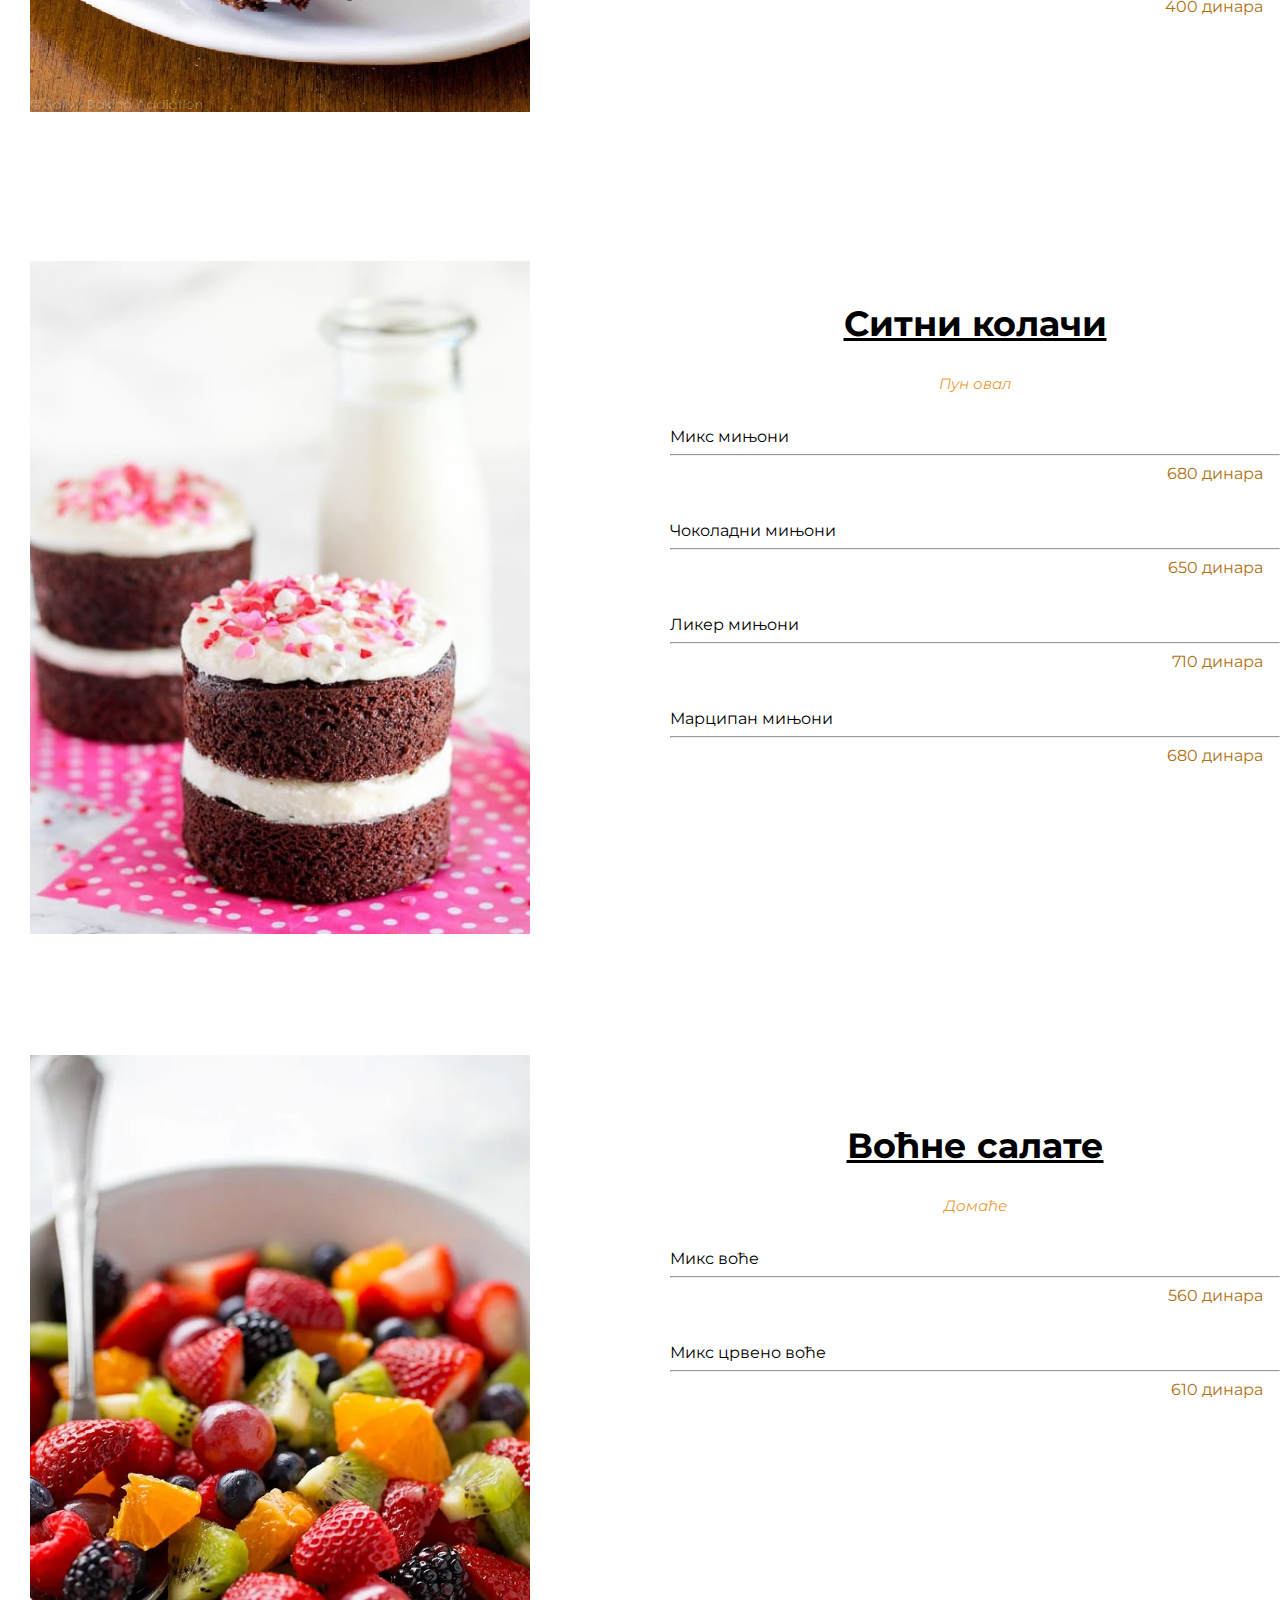
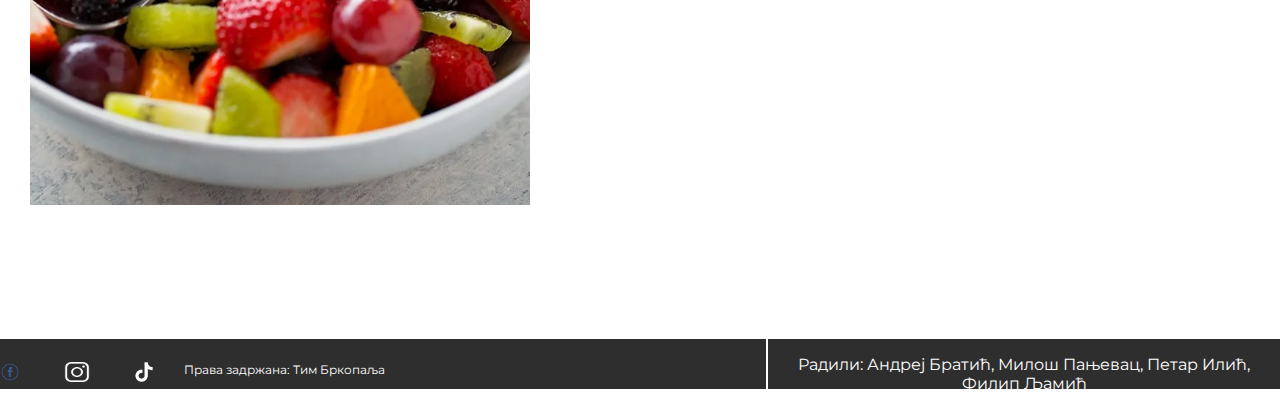
==== commit 5bbfbed1: "komitinono" ====
--- a/frontend/jelovnik.html
+++ b/frontend/jelovnik.html
@@ -41,7 +41,7 @@
         </nav>
 
     </header>
-
+    <div class="page_content">
     <script>
         function myFunction() {
 
@@ -331,6 +331,7 @@
 
         </section>
     </div>
+</div>
     <footer style = "position: static;">
         <div class="container_fut flex">
         <div class="container_f flex">
--- a/frontend/style/style_obroci.css
+++ b/frontend/style/style_obroci.css
@@ -3,6 +3,9 @@
 body {
     margin: 0px;
     font-family: 'Montserrat', sans-serif;
+    display: grid;
+    position: relative;
+    min-height: 100vh;
 }
 
 header {
@@ -183,6 +186,7 @@
 
 .page_content {
     padding-bottom:50px;
+    padding-top:50px;
 }
 
 .autori {
